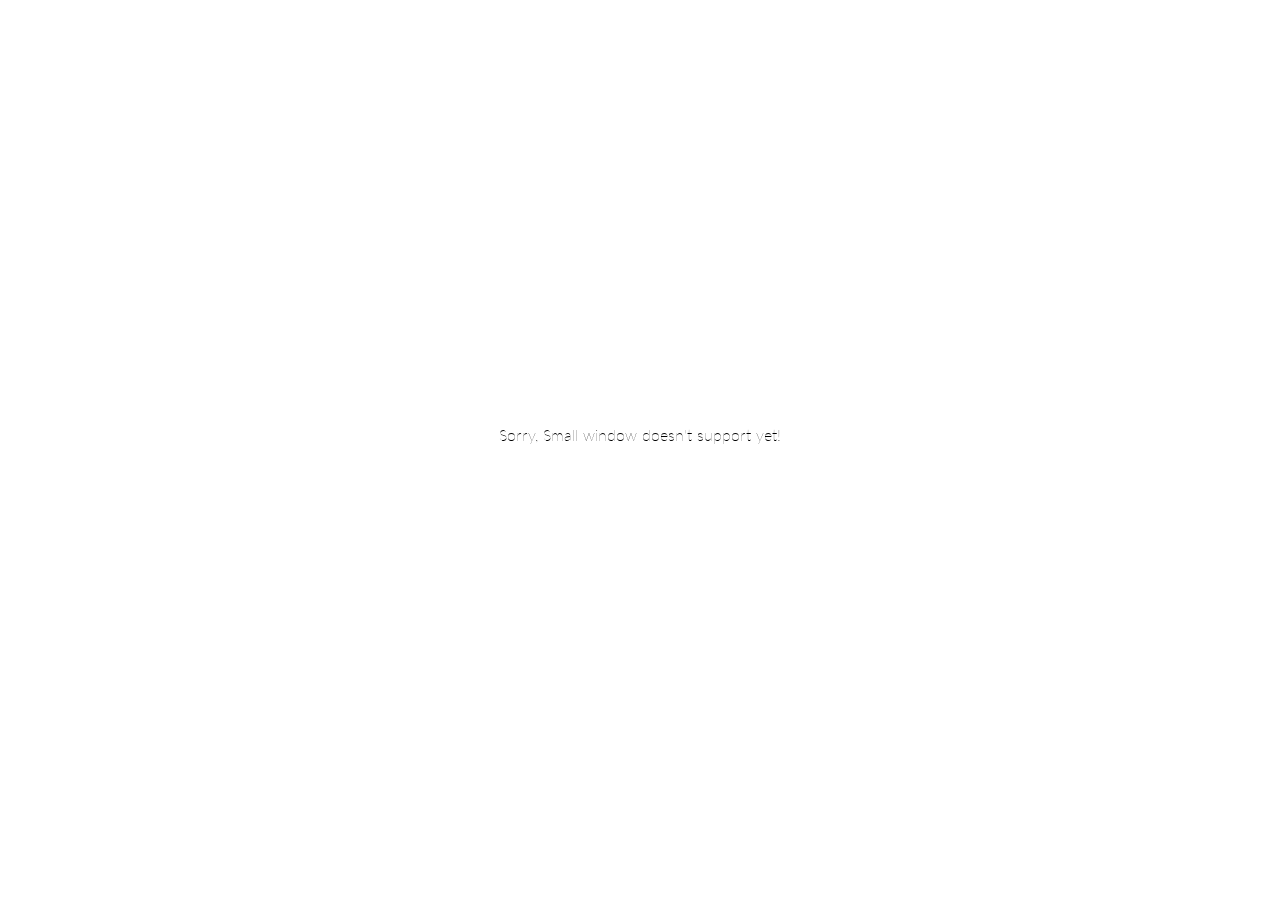
==== index.html @ 3e4d5cc6 "up" ====
<!DOCTYPE html>
<html lang="en" >

<head>
  <meta charset="UTF-8">
  <title>·•● SH • LEE ●•·</title>
    <meta name="designer" content="SHLEE">
    <meta name="modifier" content="SHLEE">
    <meta name="author" content="Alberto Hartzet">
    <meta name="description" content="SH Portfolio">

    <link rel="stylesheet" type="text/css" href="css/style.css"/>

    <link rel="stylesheet" href="https://cdnjs.cloudflare.com/ajax/libs/normalize/5.0.0/normalize.min.css">
    <link rel='stylesheet prefetch' href='https://cdnjs.cloudflare.com/ajax/libs/font-awesome/4.3.0/css/font-awesome.css'>
   <link href="https://fonts.googleapis.com/css?family=Lato:100,300,400,900" rel="stylesheet">




  <style>

html, body, .page {
  width: 100%;
  height: 100%;
  margin: 0;
  padding: 0;
  transition: all .6s cubic-bezier(.5, .2, .2, 1.1);
  -webkit-transition: all .6s cubic-bezier(.5, .2, .2, 1.1);
  -moz-transition: all .6s cubic-bezier(.5, .2, .2, 1.1);
  -o-transition: all .6s cubic-bezier(.5, .2, .2, 1.1);  
  color: white;
  overflow: hidden; 

}

* {
  font-family: 'open sans', 'lato', 'helvetica', sans-serif;

}




.page {
  position: absolute;
}

#p1 {
  left: 0;
}

#p2, #p3, #p4, #p5 {
  left: 200%;
}



#p1 { background: white; }
#p2 { background: white; }
#p3 { background: white; }
#p4 { background: white; }
#p5 { background: white; }


#interaction-design:target #p2,
#playground:target #p3,
#advertising:target #p4,
#contact:target #p5 {
  transform: translateX(-190%);
  -webkit-transform: translateX(-190%);
  -moz-transform: translateX(-190%);
  -o-transform: translateX(-190%);
  transition-delay: .4s !important;
}
/*when click - transition*/
#interaction-design:target #p1, 
#playground:target #p1,
#advertising:target #p1,
#contact:target #p1{
  background: white;
}

#interaction-design:target #p1 .icon, 
#playground:target #p1 .icon,
#advertising:target #p1 .icon,
#contact:target #p1 .icon {
  -webkit-filter: blur(3px);
}

.icon {
  color: black;
  font-size: 21px;
  display: block;
}

ul .icon:hover {
  opacity: 0.5;
}

.page .icon .title {
  line-height: 2;
}

#interaction-design:target ul .icon,
#playground:target ul .icon,
#advertising:target ul .icon,
#contact:target ul .icon{
  transform: scale(.6);
  -webkit-transform: scale(.6);
  -moz-transform: scale(.6);
  -o-transform: scale(.6);
  transition-delay: .25s;
}

#interaction-design:target #dos,
#playground:target #tres,
#advertising:target #cuatro,
#contact:target #cinco {
  transform: scale(1) !important;
  -webkit-transform: scale(1) !important;
  -moz-transform: scale(1) !important;
  -o-transform: scale(1) !important;
}

ul {
  position: fixed;
  background-color: white;
  z-index: 1;
  top: 0;
  bottom: 0;
  left: 0;
  margin: auto;
  height: 100%;
  width: 10%;
  padding: 0;
  text-align: center;
  border-color: gray;
  border-style: solid;
  border-width: 0px 1px 0px 0px;
 }



#menu .icon {
  margin: 55% 0;

  transition: all .5s ease-out !important;
  -webkit-transition: all .5s ease-out;
  -moz-transition: all .5s ease-out;
  -o-transition: all .5s ease-out;
}

a {
  text-decoration: none;
}

.title, .hint, .descrip, .jobTitle, .jobTitle2 {

  display: block;
}

/*#titleBox{

  width: 300px;
  height: 50px;
  float: right;
}*/

.title {

  padding-right: 140px;
  font-size: 18px;
  text-align: right;
}

.jobTitle{
  font-family: 'Lato', sans-serif;
  font-weight: 100;
  font-size: 20.5px;

  text-align: right;
  padding-top: 15px;
  padding-right: 140px;
}
.jobTitle2{
/*  font-family: 'Arial Black'*/
  font-family: 'Lato', sans-serif;
  font-weight: 700;
  font-size: 27.5px;
  text-align: right;
  padding-right: 140px;
}

.hint {
  font-size: 10px;
  line-height: 1.2;



}

#desBox{
  display: block;
  width: 30px;
  height: 30px;
  position: relative;
  float: right;
  top:130px;
  left: 140px;


}

.descrip{
  display: block;
  position: relative;
  font-family: 'Lato', sans-serif;
  font-weight: 300;
  font-size: 14px;
  line-height: 1.5;
/*  font-weight: 100;*/
  text-align: left;
  color: #aaa;
  float: right;
}

.descripinfo{
  display: block;
  font-size: 11px;
  text-align: right;
  float: right;
  color:black;
  margin-top:100px;
}

.line-trough {
  text-decoration: line-through;
}

.page .icon {
  position: absolute;
  top: 20%;
  bottom: 0;
  right: 10%;
  left: 0;
  width: 75%;
  height: 100%;
  margin: auto;

  line-height: 1.2;
  transform: translateX(360%);
  -webkit-transform: translateX(360%);
  -moz-transform: translateX(360%);
  -o-transform: translateX(360%);
  transition: all .5s cubic-bezier(.25, 1, .5, 1.25);
  -webkit-transition: all .5s cubic-bezier(.25, 1, .5, 1.25);
  -moz-transition: all .5s cubic-bezier(.25, 1, .5, 1.25);
  -o-transition: all .5s cubic-bezier(.25, 1, .5, 1.25);
}

.page#p1 .icon {

  right: 10%
}

.page#p1 .icon {
  transform: translateX(10%) !important;
}



    </style>

<!-- Global site tag (gtag.js) - Google Analytics -->
<script async src="https://www.googletagmanager.com/gtag/js?id=UA-118989745-1"></script>
<script>
  window.dataLayer = window.dataLayer || [];
  function gtag(){dataLayer.push(arguments);}
  gtag('js', new Date());

  gtag('config', 'UA-118989745-1');
</script>



</head>



<body>
  <div id = "loadingman"><img class ="loadinggif"  src="img/loading.gif"></div>

  <div class="smallWindow">Sorry, Small window doesn't support yet!</div>
      
<!--      <div id="loader-frame">
          <div class = "loader1" id ="loader1"></div>
          <div class = "loader2" id ="loader2"></div>
         
      </div> -->


  <div class="ct" id="home">
  <div class="ct" id="interaction-design">
    <div class="ct" id="playground">
      <div class="ct" id="advertising">
         <div class="ct" id="contact">
          <ul id="menu">
            <a href="#home"><li class="icon fa fa-smile-o" id="uno"><span class="hint"><br>SH.LEE</span></li></a>
            <a href="#interaction-design"><li class="icon fa fa-mobile" id="dos"><span class="hint"><br>INTERACTION<br>DESIGN<br>2015-2017</span></li></a>
            
            <a href="#playground"><li class="icon fa fa-gamepad" id="tres"><span class="hint"><br>PLAYGROUND:<br>QUICK PROTOTYPING<br>2015-2017</span></li></a>
            <a href="#advertising"><li class="icon fa fa-lightbulb-o" id="cuatro"><span class="hint"><br>ADVERTISING<br>WEB DESIGN<br>2010-2014</span></li></a>
            <a href="#contact"><li class="icon fa fa-pencil" id="cinco"><span class="hint"><br>CONTACT</span></li></a>
          </ul>




          <div class="page" id="p1">
             <section class="icon"><img src = "img/profile.png" style="width:100px;height:100px;float:right;"><span class= "jobTitle" >INTERACTION</span><span class="jobTitle2" >DESIGNER</span><br><span class ="title">Seungwhan Lee</span><span class="descrip">Focusing on UI/UX, mobile app development.<br>Delivering intuitive, user-centric experiences <br>that bridge the digital and physical world.&emsp; &ensp;<br><br><br></span>
 



          

              <div class="timeline">
                <div class="timeline-item-1" data-caption="March, 2017 GDC&#xa;(San Francisco, CA)&#xa;&#xa;SCHADENFREUDE: FINALIST alt.ctrl">
                  <div class="circle"></div>
                </div>
                <div class="timeline-item-2" data-caption="2016 Babycastles&#xa;(New York, NY)&#xa;&#xa;CHASER: Game Exhibition">
                  <div class="circle"></div>
                </div>
                <div class="timeline-item-3 is-active" data-caption="2016 Parsons x China PANORAMA&#xa;&#xa;collaboration lab Collaborated&#xa;with Tongji, Tsinghua, Sinhuan&#xa;Fine Arts Instutitue in China">
                  <div class="circle"></div>
                </div>
                <div class="timeline-item-4" data-caption="2016 Parsons x Learning&#xa;Community Charter School&#xa;&#xa;LABYRINTH: Exhibition&#xa;at the Liberty Science Center,&#xa;Pi Day">
                  <div class="circle"></div>
                </div>
                <div class="timeline-item-5" data-caption="2015 Parsons x A+E Neworks&#xa;Design Jam&#xa;&#xa;Runner Up: The Most Creative Idea&#xa;for The History Channel">
                  <div class="circle"></div>
                </div>
                <div class="timeline-item-6" data-caption="2013 - 2014 SCULPTOR&#xa;(Seoul, Korea)&#xa;&#xa;Graphic and Web Designer&#xa;Designed the official logo for Sculptor.&#xa;In charge of web design and the&#xa;maintenance of multiple websites.&#xa;Acted as leader of development of design&#xa;for pamphlets and packaging.">
                  <div class="circle"></div>
                </div>
                <div class="timeline-item-7" data-caption="2012-2013 SEIMARZO&#xa;(Seoul, Korea)&#xa;&#xa;Graphic and Web Designer &#xa;Designed several logos for&#xa;Seimarzo shoe company.&#xa;Managed web design and&#xa;website maintenance.">
                  <div class="circle"></div>
                </div>
                <div class="timeline-item-8" data-caption="2011 CICUCINA / DDAENG&#xa;(Seoul, Korea)&#xa;&#xa;Graphic and Web Designer&#xa;Freelancer Managed web design&#xa;and website maintenance.">
                  <div class="circle"></div>
                </div>
                <div class="timeline-item-9" data-caption="2011 INORINO TREE&#xa;(Tokyo, Japan)&#xa;&#xa;Project Assistant:&#xa;Designed product&#xa;and catalog.">
                  <div class="circle"></div>
                </div>
              </div>



             

            <div class="card">
                <!-- Custom information -->
                <div class="about">
             
                  <p class="lead">Skills & Languages</p><br>
                  <span class ="leadDesc">• KOREAN: Native<br>• JAPANESE: Native<br>• ENGLISH: Working Proficiency</span>
                  
                  
                </div>
                <br>
                <!-- Canvas for Chart.js -->
                <canvas id="canvas" width="600" height="400" ></canvas>
              </div>



             <br><br><br><br><br><br><br><br><br><br><br><br><br><br><br>
             
              <span class="descripinfo">lees569@newschool.edu<br>31st ST, Broadway, NY</span>
              <a href="https://github.com/lees569" target="_blank"><div class="icon fa fa-github" id ="desBox"></div></a><a href="https://www.linkedin.com/in/seung-whan-lee-a46525119/" target="_blank"><div class="icon fa fa-linkedin-square" id ="desBox"></div></a>
            
          </section>  






          </div>
          <div class="page" id="p2">
            <div class="v-fs">

                  <div class="v-fs-content">

                            <div class="v-fs-page page-1">

                                 <div class="tiles">
                                  
                                    <a href="#sumbuddie"><div class="tile" data-scale="1.02" data-image="img/sum1.jpg"></div></a>
                                    <a href="#tripus"><div class="tile" data-scale="1.02" data-image="img/t1.jpg"></div></a>
                                    <a href="#baram"><div class="tile" data-scale="1.02" data-image="img/ho1.jpg"></div></a>

                                       <div class ="scrollfrom" >Scroll⏤</div>
                                
                                 </div>
                                 <!-- <div class ="scrollto" >Scroll</div> -->
                            </div> 
                            <div class="v-fs-page page-2"> 
                                     <div class="tiles">            
                                              <a href="#schadenfreude"><div class="tile" data-scale="1.02" data-image="img/sh1.jpg"></div></a>
                                              <a href="#qnh"><div class="tile" data-scale="1.02" data-image="img/qa1.jpg"></div></a>
                                              <a href="#lybyrinth"><div class="tile" data-scale="1.02" data-image="img/pi1.jpg"></div></a>

                                           <!-- <div class ="scrollfrom" >Scroll⏤</div> -->
                                      </div>


                            </div>

                 </div>
             </div>
        </div>

          <div class="page" id="p3">

              <div class="v-fs">
                  <div class="v-fs-content">
                            <div class="v-fs-page page-1">
                                 <div class="tiles">
                                    <a href="#ellips-line"><div class="tile" data-scale="1.02" data-image="img/of1.jpg"></div></a>
                                    <a href="#loop"><div class="tile" data-scale="1.02" data-image="img/of2.jpg"></div></a>
                                    <a href="#led-speaker"><div class="tile" data-scale="1.02" data-image="img/sp1.jpg"></div></a>

                                    <div class ="scrollfrom" >Scroll⏤</div>
                                
                                 </div>
                            </div> 
                            <div class="v-fs-page page-2"> 
                                     <div class="tiles">            
                                        <a href="#drum-kit"><div class="tile" data-scale="1.02" data-image="img/drum.jpg"></div></a>
                                        <a href="#flower-pot"><div class="tile" data-scale="1.02" data-image="img/fl1.jpg"></div></a>
                                        <a href="#alt-controller"><div class="tile" data-scale="1.02" data-image="img/al1.jpg"></div></a>
                                      </div>


                            </div>  

                            

                  </div>
             </div>

          </div> 

          <div class="page" id="p5">
             
             <div class="column">
                <a href="mailto:lees569@newschool" class="sidebar_contact_block">
                  <hr class="short">
                  <h4>Keep in touch!</h4>
                  <h3>Let's<br>Talk</h3>
                  <hr>
                </a>
              
                &emsp;<a href="https://github.com/lees569" target="_blank">Github</a>&emsp;<a href="https://www.linkedin.com/in/seung-whan-lee-a46525119/" target="_blank">Linkedin</a>

              

              </div>


          </div> 

         

          <div class="page" id="p4">
             <div class="v-fs">
                  <div class="v-fs-content">
                            <div class="v-fs-page page-1"> 

                                 <div class="tiles">
                                       <a href="#proactiv"><div class="tile" data-scale="1.02" data-image="img/proactiv.jpg"></div></a>
                                       <a href="#bodywild"><div class="tile" data-scale="1.02" data-image="img/bodywild.jpg"></div></a>
                                       <a href="#tombow"><div class="tile" data-scale="1.02" data-image="img/tombow.jpg"></div></a>

                                       <div class ="scrollfrom" >Scroll⏤</div>
                                
                                 </div>
                              </div>
                              <div class="v-fs-page page-2"> 
                                     <div class="tiles">            
                                              <a href="#scptor"><div class="tile" data-scale="1.02" data-image="img/scpt.jpg"></div></a>
                                              <a href="#seimarzo"><div class="tile" data-scale="1.02" data-image="img/sei.jpg"></div></a>
                                              <!-- <a href="#lybyrinth"><div class="tile" data-scale="1.02" data-image="img/pi1.jpg"></div></a> -->

                                           <!-- <div class ="scrollfrom" >Scroll⏤</div> -->
                                      </div>


                            </div>
                        </div>
                  </div>
          </div>

          <div id="sumbuddie" class="overlay">
              <div class="popup">
                
                <div class="content"> <img src = "img/summain.png" width="1305px" >
                  
                  <div class = "projectTitle">OVERVIEW</div>
                  <div id= "projectUnderline"></div>
                  <div class = "projectOverview"></div>
                  <div class = "projectRow">
                      <div class = "categ">CATEGORY<br>DATE<br>TOOL</div>
                      <div class = "categDetail">Mobile Development, UI/UX Design<br>2018<br>Framer, Swift/Xcode, Adobe Creative Suite</div>
                  </div>
                  
                  <div class ="blackLine"></div>
                 <div class ="blank"></div><div class = "adprojectTitle">- CURRENTLY WORKING ON THIS PROJECT -</div>
                 <div id= "projectUnderline"></div>
                  <div class = "projectOverview">""</div><br><br>
                  <iframe  frameborder="0" scrolling="no" marginheight="0" marginwidth="0" width="780" height="500" src="https://framer.cloud/kUxrs/"></iframe>
                  <iframe  frameborder="0" scrolling="no" marginheight="0" marginwidth="0" width="300" height="500" src="https://framer.cloud/huyFC/"></iframe>
                  <div class ="blackLine"></div>

                  <a class="close" href="#interaction-design">x</a>

              </div>
                  





            </div>
          </div>

          <div id="tripus" class="overlay">
              <div class="popup">

                <div class="content"> <img src = "img/tripmain.png" width="1305px" >
                
                  
                  <div class = "projectTitle">OVERVIEW</div>
                  <div id= "projectUnderline"></div>
                  <div class = "projectOverview">When you are planning to travel alone to where you’ve never been before, how do you feel? We are usually excited, but we also feel a fear of unfamiliar places because there are many considerations we should think about, such as safety, weather, and communication in that location. I remembered that I was excited but afraid of traveling alone the first time I visited NYC.</div>
                  <div class = "projectRow">
                      <div class = "categ">CATEGORY<br>DATE & PERIOD<br>TOOL</div>
                      <div class = "categDetail">Mobile Development, UI/UX Design, Product Design<br>December 10, 2015, 3 Weeks<br>Framer, Swift/Xcode, Adobe Creative Suite</div>
                  </div>
                  
                  <div class ="blackLine"></div>
                  <div class ="blank"></div>
                  <div class = "adprojectTitle">MOBILE UI DESIGN</div>
                  <div id= "projectUnderline"></div>
                  <br><br><br>
                  <img class="pimages" src = "img/tripusMockupMainOnBoarding.jpg"><br>
                  <img class="pimages" src = "img/tripus1.jpg"><br>
                  <img class="pimages" src = "img/tripusMockupMain.jpg"><br>
                  <img class="pimages" src = "img/mock2.jpg">
                  <div class ="blackLine"></div>
                  <div class ="blank"></div>
                  <div class = "adprojectTitle">PRODUCT DESIGN</div>
                  <div id= "projectUnderline"></div>
                  <div class = "projectOverview">The octopus in the icon represents connecting the world through this project.​ It’s easy to use. You don’t need to sign up, and just select the city and place in where you want to talk to.</div><br><br><br>
                  <img class="pimages" src = "img/product.jpeg">
                  <div class ="blackLine"></div>
                  <div class ="blank"></div>
                  <div class = "adprojectTitle">HOW IT WORKS</div>
                  <div id= "projectUnderline"></div>
                  <div class = "projectOverview"></div>
                  <br><br><br>
                  <iframe class ="uivideo" src="https://www.youtube.com/embed/paDCvr-xqUs" frameborder="0"></iframe>
                  <br><br><br><br>
                  <div class = "projectOverview">UI/UX Desgined by Famer</div>
                  <iframe  frameborder="0" scrolling="no" marginheight="0" marginwidth="0" width="780" height="500" src="https://framer.cloud/dIvbs/"></iframe>
                  <iframe  frameborder="0" scrolling="no" marginheight="0" marginwidth="0" width="300" height="500" src="https://framer.cloud/bXfHy/"></iframe>

                  <div class ="blackLine"></div>
                   <div class ="blank"></div>
                  <div class = "adprojectTitle">TARGET</div>
                  <div id= "projectUnderline"></div>
                  <div class = "projectOverview">TRIPUS APP USER: YOUNG SOO HAN ----- People who are planning to travel alone.<br><br>VIDEO CHAT BOOTH USER: TOURISTS ----- People who are traveling to New York.
                  </div>
                  <br><br><br>

                  <img class="pimages" src = "img/user.png">
                
                  
                  <div class ="blackLine"></div>
                   <div class ="blank"></div>
                  <div class = "adprojectTitle">DESIGN PROCESS</div>
                  <div id= "projectUnderline"></div>
                  <div class = "projectOverview">These are the first and second prototypes for implementation and look and feel.<br>I changed typing section to touch section and added the pictures.<br><br>
                  Battery Park: Fewer tourists.<br>
                  Dumbo: Hard to see the screen because of sunshine, and hard to hear the phone ringing.<br>
                  Madison Square Park: Good free Wi-Fi connection, many tourists were standing on the specific spot.<br> Ex/ in front of the Flat Iron building. I attached the speaker and flexible holder for users and design pieces for preventing the sunshine.</div>
                  <br><br><br>

                  <img class="pimages" src = "img/earlyui.jpeg">
                  <br>
                  <img class="pimages" src = "img/process.jpeg">
                  
                  <div class ="blackLine"></div>
                   <div class ="blank"></div>
                  <div class = "adprojectTitle">EARLY PROTOTYPING</div>
                  <div id= "projectUnderline"></div>
                  <div class = "projectOverview">Through the user testing, I was able to know tourists like to talk to people who like traveling. But It is hard to make people get the answer the video chatting call. How do make people engage this project?</div>
                  <br><br><br>
                  <iframe class ="uivideo" src="https://www.youtube.com/embed/alVVY12jqdU" frameborder="0"></iframe>
                  <br>
                  <iframe class ="uivideo" src="https://www.youtube.com/embed/SFZrneEeqb0" frameborder="0"></iframe>
                  <div class ="blackLine"></div>
                  <div class ="blank"></div>
                  <div class = "adprojectTitle">FURTHER IDEAS</div>
                  <div id= "projectUnderline"></div>
                  <div class = "projectOverview">I thought about city business with my project. If it is possible to set video chat booth in waiting lines for entering land mark all over the world, tourists won’t be bored while they are waiting.<br><br>What if travel spots all over the world are connected through the Tripus?</div>
                  <br><br>
                  <img class="pimages" src = "img/business.png">
                  <div class ="blackLine"></div>

                  <a class="close" href="#interaction-design">x</a>

              </div>


            </div>

          </div>

          <div id="baram" class="overlay">
              <div class="popup">
                
                
                  <div class="content"> <img src = "img/barammain.png" width="1305px" >
                
                  
                  <div class = "projectTitle">OVERVIEW</div>
                  <div id= "projectUnderline"></div>
                  <div class = "projectOverview">“Baram,” the wind in Korean, is an interactive storytelling mobile app that tells the story about a boy who lost his mother. With the help of his friends, he overcomes his feelings he has never experienced such as fear, loss, sadness, and loneliness. This app is not only for the children who lost their parents, but also for their relatives, teachers, and children who have a friend suffering from the death of a parent. They can come to understand their grief of the loss and learn how to help them through the interactions with the story.</div>
                  <div class = "projectRow">
                      <div class = "categ">CATEGORY<br>DATE & PERIOD<br>TOOL</div>
                      <div class = "categDetail">Mobile Game Development, Character Design, Interactive Storytelling, Game Mechanic<br>April 20, 2017, 6 Months<br>Unity2D, 3D, HTML&CSS, Jquery, Adobe Creative Suite</div>
                  </div>
                  <br><br><br>
                  <img class="pimages" src = "img/Han_Poster6.png"><br>
                  <div class ="blackLine"></div>
                 
                  <div class = "projectTitle">FULL STORY</div>
                  <div id= "projectUnderline"></div>
                  <br><br><br>
                  <iframe class ="uivideo" src="https://www.youtube.com/embed/nT64keJAy8c" frameborder="0"></iframe>
                  <div class ="blackLine"></div>
                 
                  <div class = "projectTitle">NARRATIVE & FLOW</div>
                  <div id= "projectUnderline"></div>
                  <div class = "projectOverview">“Baram” is a linear story about Koon who is a ten-year-old boy lost his mother. He shuts himself away from the world because he does not know how to manage his feelings following his mother’s death. The story shows how he overcomes his depressed feelings through user interaction. Two key objects of the story are the wind and his hat. The wind is a metaphor of his mother who wants to help Koon escape from anxieties. The user eventually realizes his emotional attachment to the hat because the hat was a birthday gift from his mother. The wind and his hat lead the story as it unfolds, which affects the main character to move away from isolation. In the story, the main character comes to make friends who help him while looking for his missing hat.</div>
                  <br><br><br>
                  <img class="pimages" src = "img/flow.png"><br>
                  <img class="pimages" src = "img/show.png"><br>
                  

                  <div class ="blackLine"></div>
                  <div class = "projectTitle">CHARACTER DESIGN</div>
                  <div id= "projectUnderline"></div>
                 
                  <br><br><br>
                  <img class="pimages" src = "img/CHA.png"><br>
                  <div class ="blackLine"></div>
                 
                  <div class = "projectTitle">WEB DESIGN</div>
                  <div id= "projectUnderline"></div>
                 
                  <br><br><br>
                  <iframe  class = "webDes" frameborder="0" scrolling="no" marginheight="0" marginwodth="0"  src="http://www.thebarame.com/"></iframe>
                  <div class ="blackLine"></div>

                  <div class = "projectTitle">INTERACTIV SHOWCASE</div>
                  <div id= "projectUnderline"></div>
    
                  <br><br><br>
                  <iframe class ="uivideo" src="https://www.youtube.com/embed/SVTuMHu-LaM" frameborder="0"></iframe>

                  <div class ="blackLine"></div>


                  <div class = "projectTitle">DESIGN PROCESS</div>
                  <div id= "projectUnderline"></div>
                  <div class = "projectOverviewTitle">PROTOTYPE 1: Story & Format</div>
                  <div class = "projectOverview">The story was devised to express the main character’s complicated feelings represent those that the children who lost their parents in life come to experience, including isolation, sadness, loneliness, anger, and fear. The story has significance in that it could eventually let the children be freed from a sense of guiltiness when they have fun with friends at the parental death.</div>
                  <br><br><br>
                  <img class="pimages" src = "img/drawing.png">
                  <br><br>
                  <div class = "projectOverviewTitle">PROTOTYPE 2: Gamification</div>
                  <div class = "projectOverview">In the "Nightmare" game scene, we are set in the main character's nightmare, which represents his wish to end the suffering caused by his fear, loneliness & sadness, following the grief. He eventually finds the exit to escape from the dark, serving as a transition to the story. While you are playing, the only thing you can do is running and avoiding from ghosts that damage you, but there are few friends who give you the health because, in the dream, there is nothing you can do such as you have no power to hit or fight. Then, you need to find the exit to escape from his nightmare.<br><br>I created the environment by 3D Maya, and 2D sprites are made by the illustrator. I used animator for main character and ghost in Unity. The ground and ghost are generated until you finish the game. I modified the code learned from our class. The hardest thing was to combine all the code and function into one scene because I needed to understand every code in the scripts fully. I uploaded two versions of the game. On the web, there is no ending video because WebGL doesn't support movie-texture, so I upload an external file you can download and play on your computer. When you find the exit in the nightmare scene, you can see the story.</div>
                  <br><br><br>
                  <img class="pimages" src = "img/game1.png">
                  
                  <div class ="blackLine"></div>


                  <div class = "projectTitle">USER TESTING</div>
                  <div id= "projectUnderline"></div>
                  <div class = "projectOverview">The iterations of my early prototypes guided me to finalize the form of the thesis, an interactive storytelling application for mobile. The main purpose of the iterations was to examine how the user can engage with the story through the interactions. Below are the questions I proposed:<br><br>What kinds of interactions directly relate to the main character? What are the advantages of interactions instead of a merely watching the animation? What if there is a key object or an event that unfolds the story and the user can interact with them?



                  </div>
                  <br><br><br>
                  <iframe class ="uivideo" src="https://www.youtube.com/embed/EP-fClNY6zw" frameborder="0"></iframe>
                  <div class ="blackLine"></div>
              
                  <a class="close" href="#interaction-design">x</a>
              </div>




            </div>
          </div>

          <div id="schadenfreude" class="overlay">
              <div class="popup">
               <div class="content"> <img src = "img/sha.png" width="1305px" >
                
                  
                  <div class = "projectTitle">OVERVIEW</div>
                  <div id= "projectUnderline"></div>
                  <div class = "projectOverview">Schadenfreude takes the experience of being trapped in an elevator where someone keeps hitting the wrong buttons, accidentally or purposely, and turns it into a game of secrets and betrayal between humans trapped in a cramped space.<br><br>By placing a handful of people within a tiny place, Schadenfreude looks to make players work together despite their discomfort about personal proximity. In its cramped environs, players will learn to work together no matter how shy and irritated they may be.</div>
                  <div class = "projectRow">
                      <div class = "categ">CATEGORY<br>DATE & PERIOD<br>TOOL<br>TEAM<br><br><br>ROLE<br>PRESS</div>
                      <div class = "categDetail">Game Design and Machanic, Physical Computing, Interaction Design<br>December 20, 2016, 1 Months<br>Arduino, Processing, HTML&CSS, Adobe Creative Suite<br>Courtney Snavely: Team lead, Game development, Coding<br>Paul Frank Mallon: Hardware and Game Design<br>Mikei Huang: Fabrication design<br>Game Design, Motion Graphic, Character Design, Filming<br><a href ="https://www.gamasutra.com/view/news/291659/AltCtrlGDC_Showcase_Schadenfreude.php" target="_blank">CLICK HERE!</a></div>
                  </div>
                  <br><br><br>
                  <iframe class="uivideo" src="https://www.youtube.com/embed/GdpAPmy4UT0" frameborder="0" allowfullscreen></iframe>
                  <div class ="blackLine"></div>
                 
                  <div class = "projectTitle">MOTION & GRAPHIC DESIGN</div>
                  <div id= "projectUnderline"></div>
                  <br><br><br>
                   <img class="pimages" src = "img/mot1.png"><br>
                   <img class="pimages" src = "img/mot2.png"><br>
                   <img class="pimages" src = "img/mot3.png"><br>
                  <div class ="blackLine"></div>
                 
                  <div class = "projectTitle">PRODUCT DESIGN</div>
                  <div id= "projectUnderline"></div>
                  
                  <br><br><br>
                  <img class="pimages" src = "img/prod1.png"><br>
                  <img class="pimages" src = "img/prod2.jpg"><br>
                  

                  <div class ="blackLine"></div>
                 
                  

                  <div class = "projectTitle">GDC 2017</div>
                  <div id= "projectUnderline"></div>
                  <div class = "projectOverview">FINALIST alt.ctrl.GDC 2017<br><br>Schadenfreude was selected as one of 20 finalists for alt.ctlr.gdc, an exhibition dedicated to alternative controllers and custom hardware.<br><br>The game was a big hit; always attracting a crowd of interested participants. The game play relies on a hidden traitor mechanic which caused quite the controversy among friends and strangers.</div>
                  <br><br><br>
                  <iframe class="uivideo" src="https://www.youtube.com/embed/r_YTitIxsNo" frameborder="0" allowfullscreen></iframe>
                  <br><br><br>
                  <img class="pimages" src = "img/gdc1.jpg"><br>
                  <img class="pimages" src = "img/gdc4.jpg"><br>
                  <img class="pimages" src = "img/gdc2.jpg"><br>
                  <div class ="blackLine"></div>


                  <div class = "projectTitle">GAME DEVELOPMENT</div>
                  <div id= "projectUnderline"></div>
                  <div class = "projectOverview">The first iteration of Schadenfreude was created in two weeks turn around period. The team knew we wanted to make an alternative game that pushed the limits of players' personal space boundaries. From there, the elevator concept developed.</div>
                  <br><br><br>
                  <img class="pimages" src = "img/fa2.jpg">
                  <div class = "projectOverview">The first iteration was built from wood and included an elevated wooden platform, different player selection, and haptic wristbands to convey player information</div>
                  <br><br><br>
                  <img class="pimages" src = "img/fa3.jpg">
                  <div class = "projectOverview">Eventually, the design moved away from the bulkiness of the wooden structure and opted for a more narratively cohesive information system than the wristbands.</div>
                  <br><br><br>
                  <img class="pimages" src = "img/fa4.jpg">
                  <div class ="blackLine"></div>


                  <div class = "projectTitle">EARLY PROTOTYPING</div>
                  <div id= "projectUnderline"></div>
                  <br><br><br>
                  <iframe class ="uivideo" src="https://www.youtube.com/embed/KmdsqQ6i3eM" frameborder="0"></iframe><br>
                  <iframe class ="uivideo" src="https://www.youtube.com/embed/psifgBvR_CA" frameborder="0"></iframe>
                  <div class ="blackLine"></div>

                  <div class = "projectTitle">DEMO at PLAYTECH 2016</div>
                  <div id= "projectUnderline"></div>
                  <br><br><br>
                  <iframe class ="uivideo" src="https://www.youtube.com/embed/aU1ztHZbPWQ" frameborder="0"></iframe>
                  
                  <div class ="blackLine"></div>
                  <a class="close" href="#interaction-design">x</a>
              </div>




           


            </div>
          </div>

          <div id="qnh" class="overlay">
              <div class="popup">
                <div class="content"> <img src = "img/qna.png" width="1305px" >
                
                  
                  <div class = "projectTitle">OVERVIEW</div>
                  <div id= "projectUnderline"></div>
                  <div class = "projectOverview">A+E Networks - The History Channel Design Jam<br><br>How to create digital storytelling contents that guide users to seamlessly navigate The History Channel's current contents in a playful way.<br><br>This project was created in A+E Networks The History Channel Hackathon which was an 48-hours design competition held by NYC Media Lab, A+E Networks at The New School.<br><br>The idea of Q & H is to get advice from historic figures. When users type their questions, they can get quotes as advices from both great people and villains in the history. This shows the idea that there are always contradictions in the history and our lives.</div>
                  <div class = "projectRow">
                      <div class = "categ">CATEGORY<br>DATE & PERIOD<br>TOOL<br>PRESS</div>
                      <div class = "categDetail">Interaction Design, Character Design, Interactive Storytelling, UI Design<br>October 20, 2015, 48 Hours<br>HTML & CSS, Jquery, Adobe Creative Suite<br><a href ="http://nycmedialab.org/projects/ae-2" target="_blank">CLICK HERE!</a></div>
                  </div>
                  <br><br><br>
                  <img class="pimages" src = "img/main.jpg"><br>
                  <div class ="blackLine"></div>
                 
                  <div class = "projectTitle">CHARACTER DESIGN</div>
                  <div id= "projectUnderline"></div>
                  <br><br><br>
                  <img class="pimages" src = "img/characterdesign.png"><br>
                  <div class ="blackLine"></div>
                 
                  <div class = "projectTitle">USER FLOW</div>
                  <div id= "projectUnderline"></div>
                  <div class = "projectOverview">“"</div>
                  <br><br><br>
                  <img class="pimages" src = ""><br>
 

                  <div class ="blackLine"></div>
                 
                  <div class = "projectTitle">A+E NETWORKS - The History Channel Design Jam</div>
                  <div id= "projectUnderline"></div>
                  
                  <br><br><br>
                   <iframe class ="uivideo" src="https://www.youtube.com/embed/fu49ry9R2fI" frameborder="0"></iframe>
                  <div class ="blackLine"></div>
                  <a class="close" href="#interaction-design">x</a>
               </div>




            




            </div>
          </div>

          <div id="lybyrinth" class="overlay">

              <div class="popup">

                <div class="content"> <img src = "img/pipi.png" width="1305px" > 
                
                  
                  <div class = "projectTitle">OVERVIEW</div>
                  <div id= "projectUnderline"></div>
                  <div class = "projectOverview">LABYRINTH is all about running through the 3.14 letters that have walls of fire closing in. At the end of the tunnel is an endless run of numbers that are the π (Pi) numbers.</div>
                  <div class = "projectRow">
                      <div class = "categ">CATEGORY<br>DATE & PERIOD<br>TOOL<br>TEAM<br><br>ROLE<br>PRESS</div>
                      <div class = "categDetail">Mobile Game Development, Character Design, Interactive Storytelling, Game Mechanic<br>NOVEMBER 27, 2016, 3 Months<br>Unity2D, 3D, Google cardboard, Cinema 4D, Adobe Creative Suite<br>Feiou Su - Game Design, Programming<br>Aditi Surana - Game Design, Creatigng 3D objects<br>Filming, Game and Graphic Design<br><a href ="http://photos.nj.com/8001122/gallery/6th_annual_jersey_city_pi_day_liberty_science_center_03132016/index.html#/10" target="_blank">CLICK HERE!</a></div>
                  </div>
                  <br><br><br>
                  <img class="pimages" src = "img/poster.jpg"><br>
                  <div class ="blackLine"></div>
                 
                  <div class = "projectTitle">SPONSORSHIP</div>
                  <div id= "projectUnderline"></div>
                  
                  
                  <div class = "projectOverview">The MFA DT students worked in collaboration with middle school kids from Learning Community Charter School. The work will be presented at The Liberty Science Center lower level where there will be many other educational STEAM companies and not-for-profit organizations such as Google and All Things Media.<br><br>The MFA DT Collaboration students will be presenting a singular multi-media narrative as invented by the LCCS middle schoolers and executed by our DT team on Google Cardboard, interactive projection, and in animation and break dancing.</div>
                  <br><br><br>
                  <img class="pimages" src = "img/sponsors.jpg"><br>
                  <div class ="blackLine"></div>
                  <div class = "projectTitle">GAME DESIGN</div>
                  <div id= "projectUnderline"></div>
                  <br><br><br>
                  <iframe class="uivideo" src="https://www.youtube.com/embed/cT9wNvtvUSg" frameborder="0" ></iframe>
                  <div class ="blackLine"></div>

                  <div class = "projectTitle">PI DAY: LIBERTY SCIENCE CENTER in NEW JERSEY</div>
                  <div id= "projectUnderline"></div>
                  
                  <br><br><br>
                  <iframe class="uivideo" src="https://www.youtube.com/embed/Ws7W76NSHcI" frameborder="0" allowfullscreen></iframe>
                  <br>

                  <img class="pimages" src = "img/pid1.jpg"><br>
                  <img class="pimages" src = "img/pid2.jpg"><br>
                  <img class="pimages" src = "img/pid3.jpg"><br>

                  <div class ="blackLine"></div>
                 <div class = "projectTitle">NYC MEDIA LAB</div>
                  <div id= "projectUnderline"></div>
                  
                  <br><br><br>
                  <img class="pimages" src = "img/mlab1.jpg"><br>
                  <img class="pimages" src = "img/mlab2.jpg"><br>
               
                  <div class ="blackLine"></div>
                  <a class="close" href="#interaction-design">x</a>
                <!--   <a class="plus" href="topFunction()">+</a> -->
                  
              </div>




        

              


            </div>


          </div>


          <div id="ellips-line" class="overlay">
              <div class="popup">
                
                
                  <div class="content" ><iframe class ="video" src="https://youtube.com/embed/mWY1kj_5iNo" frameborder="0"></iframe>
                   <a class="close" href="#playground">x</a>
                
                  
                  <div class = "projectTitle">OVERVIEW</div>
                  <div id= "projectUnderline"></div>

                  <div class = "projectOverviewTitle">"Ellips and Line"</div>
                  

                  <div class = "projectOverview">"Simple coding to generate the circles and lines."</div>
                  <div class = "projectRow">
                      <div class = "categ">CATEGORY<br>DATE<br>TOOL</div>
                      <div class = "categDetail">Visual Coding<br>September 10, 2015<br>Openframeworks</div>
                  </div>
                  
                  <div class ="blackLine"></div>
                 




              </div>




            </div>
          </div>


          <div id="loop" class="overlay">
              <div class="popup">
                
                
                <div class="content"><iframe class ="video" src="https://www.youtube.com/embed/0bprMXoYcJk" frameborder="0"></iframe>
                    <a class="close" href="#playground">x</a>
                
                  
                  <div class = "projectTitle">OVERVIEW</div>
                  <div id= "projectUnderline"></div>

                  <div class = "projectOverviewTitle">"Loop"</div>
                  <div class = "projectOverview">"Simple coding to generate the circles, lines and triangles."</div>

                  <div class = "projectRow">
                      <div class = "categ">CATEGORY<br>DATE<br>TOOL</div>
                      <div class = "categDetail">Visual Coding<br>April 4, 2016<br>Openframeworks</div>
                  </div>
                  
                  <div class ="blackLine"></div>
                 




              </div>




            </div>
          </div>


          <div id="led-speaker" class="overlay">
              <div class="popup">
                
                
                <div class="content"><iframe class ="video" src="https://www.youtube.com/embed/vuRXn7YF5vU" frameborder="0"></iframe>
                    <a class="close" href="#playground">x</a>
                
                  
                  <div class = "projectTitle">OVERVIEW</div>
                  <div id= "projectUnderline"></div>

                  <div class = "projectOverviewTitle">"LED Speaker"</div>
                  <div class = "projectOverview">"LED lights are reacted by sound."</div>

                  <div class = "projectRow">
                      <div class = "categ">CATEGORY<br>DATE<br>TOOL</div>
                      <div class = "categDetail">Physical Computing<br>September 24, 2015<br>Arduino, Processing</div>
                  </div>
                  
                  <div class ="blackLine"></div>
                  




              </div>




            </div>
          </div>

          <div id="drum-kit" class="overlay">
              <div class="popup">
                
                
                <div class="content"><iframe class ="video" src="https://www.youtube.com/embed/Apo3fWQx4Mo" frameborder="0"></iframe>
                    
                    </div><a class="close" href="#playground">x</a>
                
                  
                  <div class = "projectTitle">OVERVIEW</div>
                  <div id= "projectUnderline"></div>

                  <div class = "projectOverviewTitle">"Drum kit"</div>
                  <div class = "projectOverview">"Generating beats by touching sensor."</div>

                  <div class = "projectRow">
                      <div class = "categ">CATEGORY<br>DATE<br>TOOL</div>
                      <div class = "categDetail">Physical Computing<br>December 27, 2015<br>Arduino, Touch Sensor</div>
                  </div>
                  
                  <div class ="blackLine"></div>
                  




              </div>




            </div>
          </div>

          <div id="flower-pot" class="overlay">
              <div class="popup">
                
                
                <div class="content"><iframe class ="video" src="https://www.youtube.com/embed/AFnKZlLd_FY" frameborder="0"></iframe>
                    <a class="close" href="#playground">x</a>
                
                  
                  <div class = "projectTitle">OVERVIEW</div>
                  <div id= "projectUnderline"></div>

                  <div class = "projectOverviewTitle">"Flower Pot"</div>
                  <div class = "projectOverview">"Creating plants by small controller."</div>

                  <div class = "projectRow">
                      <div class = "categ">CATEGORY<br>DATE<br>TOOL</div>
                      <div class = "categDetail">Prototyping, Physical Computing<br>October 27, 2016<br>Arduino, Openframeworks</div>
                  </div>
                  
                  <div class ="blackLine"></div>
                 




              </div>




            </div>
          </div>

          <div id="alt-controller" class="overlay">
              <div class="popup">
                
                
                <div class="content"><iframe class ="video" src="https://www.youtube.com/embed/zeolleLHZaw" frameborder="0"></iframe>
                    <a class="close" href="#playground">x</a>
                
                  
                  <div class = "projectTitle">OVERVIEW</div>
                  <div id= "projectUnderline"></div>

                  <div class = "projectOverviewTitle">"Alternative Controller"</div>
                  <div class = "projectOverview">"Prototype for creating alterantive controller to play game in web browser."</div>

                  <div class = "projectRow">
                      <div class = "categ">CATEGORY<br>DATE<br>TOOL</div>
                      <div class = "categDetail">Game Machnic, Physical Computing<br>November 27, 2016<br>Arduino, Processing</div>
                  </div>
                  
                  <div class ="blackLine"></div>
                  




              </div>




            </div>
          </div>

          <div id="proactiv" class="overlay">
              <div class="popup">
                
                
                  <div class="content"> <img class="images" src = "img/pro1.jpg"  ><img class="images" src = "img/pro2.jpg"  ><a class="close" href="#advertising">x</a>
                
                  
                  <div class = "adprojectTitle">OVERVIEW</div>
                  <div id= "projectUnderline"></div>
                  <div class = "projectOverviewTitle">PROACTIV</div>
                  <div class = "projectOverview">"This is a newspaper ad for PROACTIVE which I created by applying an image of bubble wrap on top of an image of a face and body with acne. I appealed to the natural human mentality of trying to eliminate acne. Bursting acne is not a solution to the problem, just as bursting bubble wrap does not make stress disappear."</div>
                  <div class = "projectRow">
                      <div class = "categ">CATEGORY<br>DATE<br>TOOL</div>
                      <div class = "categDetail">Communication Design, Advertising<br>October 10, 2010<br>Adobe Creative Suite</div>
                  </div>
                  
                  <div class ="blackLine"></div>
                  




              </div>




            </div>
          </div>

          <div id="bodywild" class="overlay">
              <div class="popup">
                
                
                  <div class="content"><img class="images" src = "img/body1.jpg"  ><img class="images" src = "img/body2.jpg"  ><a class="close" href="#advertising">x</a>
                
                  
                  <div class = "adprojectTitle">OVERVIEW</div>
                  <div id= "projectUnderline"></div>
                  <div class = "projectOverviewTitle">BODYWILD</div>
                  <div class = "projectOverview">"A print advertisement for Body Wild. For this series I utilized actual figures of a horse and a lion, and stretched the fabric from Body Wild’s underwear over it. In this photographic image, I was attempting to use the concept of toughness and wildness in order to convey the attractiveness of the underwear. The ad is meant to suggest that buying Body Wild’s products will lead to immediate confidence."</div>
                  <div class = "projectRow">
                      <div class = "categ">CATEGORY<br>DATE<br>TOOL</div>
                      <div class = "categDetail">Communication Design, Advertising<br>April 15, 2011<br>Adobe Creative Suite</div>
                  </div>
                  
                  <div class ="blackLine"></div>
                 




              </div>




            </div>
          </div>

          <div id="tombow" class="overlay">
              <div class="popup">
                
                
                  <div class="content"><img class="images" src = "img/tom2.jpg"  ><img class="images" src = "img/tom3.jpg"  ><a class="close" href="#advertising">x</a>
                
                  
                  <div class = "adprojectTitle">OVERVIEW</div>
                  <div id= "projectUnderline"></div>
                  <div class = "projectOverviewTitle">TOMBOW</div>
                  <div class = "projectOverview">"A print ad for Tombow pencil company. I created this ad using a technique with lamb fur and needles. Using the needle, I created two figures for the design. Using Tombow pencils, I sketched the map in the background. The ad shows a map of the East and a map of the West, with a god figure in each area. The concept is that the entire world was created by using Tombow pencils, because before constructing a design, one should first sketch an idea."</div>
                  <div class = "projectRow">
                      <div class = "categ">CATEGORY<br>DATE<br>TOOL</div>
                      <div class = "categDetail">Communication Design, Advertising<br>July 10, 2011<br>Adobe Creative Suite</div>
                  </div>
                  
                  <div class ="blackLine"></div>
                  




              </div>




            </div>
          </div>


          <div id="scptor" class="overlay">
              <div class="popup">
                
                
                  <div class="content"><img class="fashionimages" src = "img/scpmain.jpg"  >
                
                  <div class ="blank"></div>
                  <div class = "adprojectTitle">OVERVIEW</div>
                  <div id= "projectUnderline"></div>
                  <div class = "projectOverviewTitle">SCPTOR</div>
                  <div class = "projectOverview">"Fashion brand for women in Korea."<br>scptor.com</div>
                  <div class = "projectRow">
                      <div class = "categ">CATEGORY<br>DATE<br>TOOL</div>
                      <div class = "categDetail">Graphic and Web design<br>July 2014<br>Adobe Creative Suite</div>
                  </div>
                  <img class="webimages" src = "img/main2x.png">
                  <div class ="blackLine"></div>
                  


                  <a class="close" href="#advertising">x</a>

              </div>




            </div>
          </div>

          <div id="seimarzo" class="overlay">
              <div class="popup">
                
                
                  <div class="content"><img class="fashionimages" src = "img/seimain.png"  >
                
                  <div class ="blank"></div>
                  <div class = "adprojectTitle">OVERVIEW</div>
                  <div id= "projectUnderline"></div>
                  <div class = "projectOverviewTitle">SEIMARZO 1980</div>
                  <div class = "projectOverview">"Shoe brand in Korea."</div>
                  <div class = "projectRow">
                      <div class = "categ">CATEGORY<br>DATE<br>TOOL</div>
                      <div class = "categDetail">Graphic and Web design<br>July 2013<br>Adobe Creative Suite</div>
                  </div>
                    <div class ="blank"></div>
                  <img class="webimages" src = "img/mainsei2.png">
                  <div class ="blackLine"></div>
                  


                  <a class="close" href="#advertising">x</a>

              </div>




            </div>
          </div>

        

              



         </div>
      </div>
    </div>
   </div>
</div> 
     <script src='https://cdnjs.cloudflare.com/ajax/libs/jquery/3.2.1/jquery.min.js'></script>
    <script src='https://cdnjs.cloudflare.com/ajax/libs/jqueryui/1.12.1/jquery-ui.min.js'></script>
    <script src='https://cdnjs.cloudflare.com/ajax/libs/jquery-mousewheel/3.1.13/jquery.mousewheel.js'></script>
    <script src='https://cdnjs.cloudflare.com/ajax/libs/underscore.js/1.8.3/underscore-min.js'></script>
    <script src='https://cdnjs.cloudflare.com/ajax/libs/Chart.js/2.7.0/Chart.js'></script>


    <script src="js/index.js"></script>
     <script>

        
        var ol = document.getElementById("loadingman");
        window.addEventListener("load", function(){

          ol.style.display = "none";

        });




      </script>



 
</body>
  
</html>
---- css/style.css ----
#loadingman{


  width: 100%;
  height:100%;
  background-color: white;
  position: fixed;
  z-index: 99999;
}
  
/*
.preload{

  width:100%;
  height: 100%;
  background: #333;
  position: fixed;
  top:0;
  left: 0;
  z-index: 1;


}


#loader-frame {

  width: 70px;
  height: 70px;
  margin: 350px auto;
  position: relative;
}


.loader1, .loader2 {
  position: absolute;
  border:5px solid transparent;
  border-radius: 50%;

}

.loader1 {

  width: 70px;
  height: 70px;
  border-top: 5px solid azure;
  border-bottom: 5px solid azure;
  animation: clockwisespin 2s linear 3;

}
.loader2 {

  width: 60px;
  height: 60px;
  border-top: 5px solid darkturquoise;
  border-bottom: 5px solid darkturquoise;
  top: 5px; left:5px;
  animation: anticlockwisespin 2s linear 3;

}
@keyframes clockwisespin{


  from {transform: rotate(0deg);}
  to {transform: rotate(360deg);}
}
@keyframes anticlockwisespin{


  from {transform: rotate(0deg);}
  to {transform: rotate(-360deg);}
}
*/

.tiles {
    position: relative;
    top: 0;
    left: 0;
    width: 95%;
    height: 100%;
  }

  .tile {
    position: relative;
    float: left;
    width: 31.6666%;
    height: 100%;
    border-color: #e5e5e5;
    border-style: solid;
    border-width: 0px 1px 0px 0px;
    overflow: hidden;

  }

  .photo {
    position: absolute;
    top: 0;
    left: 0;
    width: 100%;
    height: 100%;
    background-repeat: no-repeat;
    background-position: center;
    background-size: cover;
    transition: transform .5s ease-out;
  }



.v-fs {
  height: 100vh;
  width: 100vw;
  padding: 0;
  margin: 0;
  overflow-y: hidden;
  overflow-x: hidden;
}
.v-fs-content {
  height: 100%;
  padding: 0;
  margin: 0;
  overflow-y: hidden;
}
.v-fs-page {
  width: 100vw;
  height: 100vh;
  float: left;
  color: white;
  font-family: Arial;
  font-size: 28px;
  padding: 0px;
  box-sizing: border-box;
}
.page-1 {
  background-color: white;

}
.page-2 {
  background-color: white;
}
.page-3 {
  background-color: white;
}
/*.page-4 {
  background-color: #F89357;
}*/



.overlay {
  position: fixed;
  top: 0;
  bottom: 0;
  left: 0;
  right: 0;
  width: 95%;
  height: 100%
  background: rgba(0, 0, 0, 0.7);
  transition: opacity 800ms;
  visibility: hidden;
  opacity: 0;
}
.overlay:target {
  visibility: visible;
  opacity: 1;
}

.popup {
/*  margin: 70px auto;*/
  padding: 0 0 0 10%;
  background: white;
  /*border-radius: 5px;*/
  width: 100%;
  height: 100%;
  position: relative;
  transition: all 5s ease-in-out;
/*  overflow: scroll;*/
/*  overflow-y: hidden; */
  color: black;
}

.popup h2 {
  margin-top: 0;
  color: black;
  font-family: lato, sans-serif;
}
.popup .close {
  position: fixed;
  top: 6%;
  right: 4%;
  transition: all 200ms;
  font-size: 30px;
  font-weight: bold;
  text-decoration: none;
  color: lightgray;
}
#plus{
  position: fixed;
  top: 16%;
  right: 4%;
  transition: all 200ms;
  font-size: 30px;
  font-weight: bold;
  text-decoration: none;
  color: lightgray;
}
.popup .close:hover {
  color: #aba9f4;
}
.popup .content {
  max-height: 100%;
  overflow: auto;

}
a{

color:#232323;

}
a:hover{

  color:#aba9f4;

}


.scrollfrom {
/*  display: block;*/
  font-family: lato, sans-serif;

  position: absolute;
 /* float:  center;*/
  top:13%;
  right: 5.2%;
  transition: all 200ms;
  font-size: 18px;
  font-weight: bold;
  text-decoration: none;
  color: black;

}
.scrollto {
/*  display: block;*/
  font-family: lato, sans-serif;
  transition: all 200ms;
  position: absolute;
  float: left;
  top:13%;
  left: 0;

  font-size: 18px;
  font-weight: bold;
  text-decoration: none;
  color: #aba9f4;

}
@media screen and (max-width: 700px){

  .popup{
    width: 80%;
  }
}



.timeline {
  display: flex;
  margin: auto;
  position: relative;
  width: 300px;
  float: right;
  top: 100px;
  left: 300px;

/*  padding-right: 250px;*/
}
.timeline:before {
  background-color: #D8D8D8;
  content: '';
  height: 2px;
  position: absolute;
  top: 15px;
  width: 100%;
}

[class*='timeline-item'] {
  cursor: pointer;
  display: block;
  flex: none;
  padding: 10px 0;
  position: relative;
  width: calc(11.1111% + ((11.1111% - 11px)/8));
}
[class*='timeline-item'] .circle {
  background-color: #D8D8D8;
  border-radius: 50%;
  height: 12px;
  position: relative;
  transition: all .2s ease-in-out;
  width: 12px;
  z-index: 1;
}
[class*='timeline-item'] .circle:before {
  background: #fff;
  border-radius: 50%;
  content: '';
  height: 8px;
  left: 2px;
  opacity: 0;
  position: absolute;
  transition: all .1s ease-in-out;
  top: 2px;
  width: 8px;
}
[class*='timeline-item'].is-active .circle {
  -webkit-transform: scale(1.666);
          transform: scale(1.666);
}
[class*='timeline-item'].is-active .circle:before {
  opacity: 1;
}
[class*='timeline-item']:after {
  border-radius: 2px;
  color: #fff;
  content: attr(data-caption);
  display: inline-block;
  font-weight: 500;
/*  width: 16em;*/
  font-size: 12px;
  left: 6px;
  line-height: 1.5;
  opacity: 0;
  padding: 4px 5px;
  pointer-events: none;
  position: absolute;
 /* text-transform: uppercase;*/
  top: 42px;
  -webkit-transform: translateX(-50%) translateY(-3px) scale(0.9);
          transform: translateX(-50%) translateY(-3px) scale(0.9);
  transition: all .2s ease-in-out;
  white-space: pre;
}
[class*='timeline-item'].is-active:after {
  opacity: 1;
  -webkit-transform-origin: 50% 0;
          transform-origin: 50% 0;
  -webkit-transform: translateX(-50%) scale(1.15);
          transform: translateX(-50%) scale(1.15);
}
[class*='timeline-item'].is-active.is-hovering:after {
  opacity: 0;
}
[class*='timeline-item']:not(.is-active):hover:after {
  opacity: 1;
  -webkit-transform: translateX(-50%) scale(1);
          transform: translateX(-50%) scale(1);
}

.timeline-item-1:hover .circle,
.timeline-item-1.is-active .circle,
.timeline-item-1:after {
  background-color: #aba9f4;
  color: #FFF;
}

.timeline-item-2:hover .circle,
.timeline-item-2.is-active .circle,
.timeline-item-2:after {
  background-color: #aba9f4;
  color: #FFF;
}

.timeline-item-3:hover .circle,
.timeline-item-3.is-active .circle,
.timeline-item-3:after {
  background-color: #aba9f4;
  color: #FFF;
}

.timeline-item-4:hover .circle,
.timeline-item-4.is-active .circle,
.timeline-item-4:after {
  background-color: #aba9f4;
  color: #FFF;
}

.timeline-item-5:hover .circle,
.timeline-item-5.is-active .circle,
.timeline-item-5:after {
  background-color: #aba9f4;
  color: #FFF;
}

.timeline-item-6:hover .circle,
.timeline-item-6.is-active .circle,
.timeline-item-6:after {
  background-color: #aba9f4;
  color: #FFF;
}

.timeline-item-7:hover .circle,
.timeline-item-7.is-active .circle,
.timeline-item-7:after {
  background-color: #aba9f4;
  color: #FFF;
}

.timeline-item-8:hover .circle,
.timeline-item-8.is-active .circle,
.timeline-item-8:after {
  background-color: #aba9f4;
  color: #FFF;
}

.timeline-item-9:hover .circle,
.timeline-item-9.is-active .circle,
.timeline-item-9:after {
  background-color: #aba9f4;
  color: #FFF;
}






.card {

  position: absolute;
  top: 48%;
  left: 25%;
  transform: translate(-50%, -50%);
  max-width: 600px;
  height: 750px;
  border-radius: 10px;
  overflow: hidden;
}

.card .about {
  height: 150px;
  padding: 20px;
  box-sizing: border-box;
}

.card .about h3,
.card .about .lead {
 /* font-weight: 300;*/
  margin: 0;
}

/*.card .about h3 {
  font-size: 24px;
}*/

.card .about .lead {
  font-family: 'Lato', sans-serif;
  font-weight: 500;
  font-size: 16px;
  color: #777777;
}
.leadDesc{
  font-family: 'Lato', sans-serif;
  font-weight: 300;
  font-size: 11px;
 
  color: #aaa;
}
.adprojectTitle{
  position: relative;
  font-family: 'Lato', sans-serif;
  font-weight: 700;
  font-size: 21px;
  text-align: left;

  padding-left: 300px;
/*  padding-right: 150px;*/
}

.projectTitle{
  position: relative;
  font-family: 'Lato', sans-serif;
  font-weight: 700;
  font-size: 21px;
  text-align: left;
  padding-top: 150px;
  padding-left: 300px;
/*  padding-right: 150px;*/
}
#projectUnderline{
  position: relative;

  width: 40px;
  height: 3px;
  margin-top: 30px;
  margin-left:300px;
  background-color: #000000;


/*  padding-right: 150px;*/
}


.projectOverviewTitle{
  position: relative;
  font-family: 'Lato', sans-serif;
  font-weight: 500;
  font-size: 16px;
  line-height: 1.5;
  width: 700px;
  text-align: left;
  padding-top: 50px;
  padding-left: 300px;
  color: #777777;
/*  padding-right: 150px;*/
}
.projectOverview{
  position: relative;
  font-family: 'Lato', sans-serif;
  font-weight: 300;
  font-size: 12px;
  line-height: 1.5;
  width: 700px;
  text-align: left;
  padding-top: 50px;
  padding-left: 300px;
  color: #777777;
/*  padding-right: 150px;*/
}


.prjectRow
{
    display: table;
    width: 100%;

  

}
.categ
{
    display: table-cell;
    padding-top: 50px;
    padding-left: 300px;
    font-family: 'Lato', sans-serif;
    font-weight: 500;
    font-size: 11px;
    line-height: 2;
}

.categDetail{
  display: table-cell;
  position: relative;
  font-family: 'Lato', sans-serif;
  font-weight: 300;
  font-size: 11px;
  line-height: 2;
  width: 500px;
  text-align: left;
  padding-left: 100px;
  color: #000000;

/*  padding-right: 150px;*/
}
.blackLine{

  width: 100%;
  height: 150px;
  border-color: #e5e5e5;
  border-style: solid;
  border-width: 0px 0px 1px 0px; 

}
.blank{

  width: 100%;
  height: 150px;
/*  border-color: #e5e5e5;
  border-style: solid;
  border-width: 0px 0px 1px 0px; */

}
.webDes{

  display: block;
    width: 56%;
    height: 500px;
    margin: 0 auto;
    border:0;
}
.uivideo{

  display: block;
    width: 56%;
    height: 450px;
    margin: 0 auto;
    border:0;
    
}
.video{

/*  display: block;*/
    width: 97%;
    height: 450px;
    margin: 0 auto;
}
.images{

  display: block;
    width: 90%;
 
    margin: 0 auto;
}

.fashionimages{

  display: block;
    width: 93%;
 
    margin: 0 auto;
}


.pimages{

  display: block;
  width: 56%;
 
  margin: 0 auto;
}

.webimages{

  display: block;
  width: 76%;
 
  margin: 0 auto;
}
.bottomimages{

  display: block;
  width: 56%;
  float: right;
  margin: 0 auto;
}
div.column {
  width: 300px;

  display: block;

   margin: 20% 34%;

}
.loadinggif{

  display: block;
  width: 10%;

 
  margin: 25% auto;
}
/* Contact Button */
.sidebar_contact_block {
color: #000000;
font-family: 'Lato', sans-serif;
font-size: 220%;
font-weight: 300;

letter-spacing: -.04em;
display: block;
padding: 1em .5em 1em .5em;
background-color: #FFF;

border-radius: 10pt;
background-position: 92% 110%;
background-size: 32%;
background-repeat: no-repeat;
-webkit-transition: background-position .25s, background-color .25s, background-size .25s;
transition: background-position .25s, background-color .25s, background-size .25s;
}

.sidebar_contact_block:hover {
background-color: #FFF;
color: gray;

background-position: 110% 30%;
background-size: 20%;
}

.sidebar_contact_block h4 {
font-family: 'Lato', sans-serif;
font-size: .4em;
letter-spacing: -.02em;
font-weight: 400;
margin-top: .2em;
margin-bottom: .4em;
}

.sidebar_contact_block h3 {
font-family: 'Lato', sans-serif;
font-size: 1.5em;
letter-spacing: -.02em;
text-transform: uppercase;
font-weight: 800;
line-height: 1em;
margin: 0 0 .2em 0;
}

.sidebar_contact_block hr {
margin: 0;
width: 40%;
border-bottom: 1px solid #ababf2;
border-top: 0;
transition: width .25s;
-webkit-transition: width .25s;
}

.sidebar_contact_block hr.short {
  width: 0;
}

.sidebar_contact_block:hover hr {
  width: 0;
}

.sidebar_contact_block:hover hr.short {
  width: 60%;
}


.smallWindow{
  position:fixed;

  height: 50px;
  width: 300px;
  color:black;
  font-size: 16px;
  font-family: 'lato' sans-serif;
  font-weight: 100;
  text-align: center;
  top:50%;
  margin-top: -25px;
  left:50%;
  margin-left: -150px;
}

@media all and (min-width: 0px) and (max-width: 1300px) {
  .ct{
    display: none;
  }

}
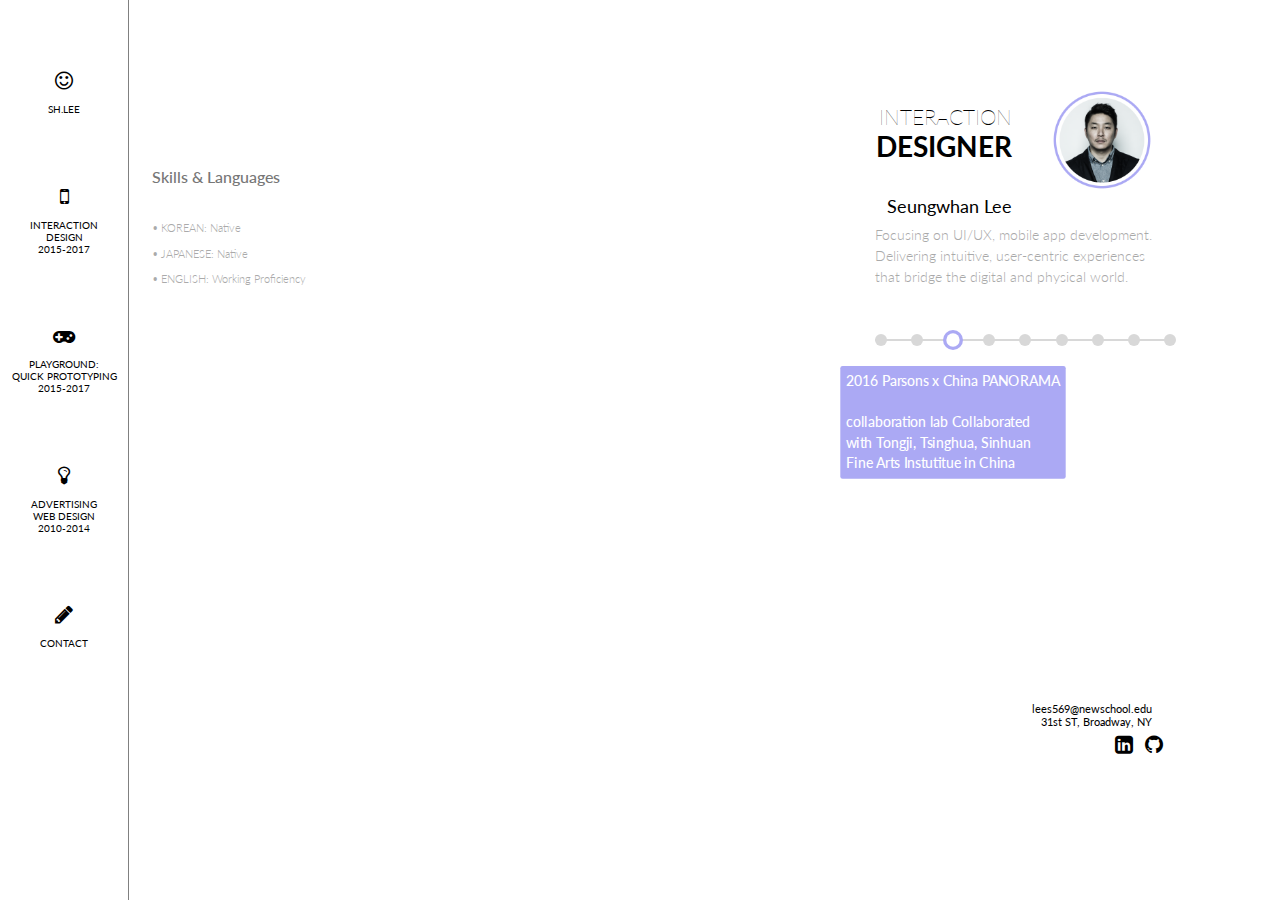
==== commit 029fdbf9: "fix" ====
--- a/index.html
+++ b/index.html
@@ -410,7 +410,7 @@
                                      <div class="tiles">            
                                               <a href="#schadenfreude"><div class="tile" data-scale="1.02" data-image="img/sh1.jpg"></div></a>
                                               <a href="#qnh"><div class="tile" data-scale="1.02" data-image="img/qa1.jpg"></div></a>
-                                              <a href="#lybyrinth"><div class="tile" data-scale="1.02" data-image="img/pi1.jpg"></div></a>
+                                              <a href="#labyrinth"><div class="tile" data-scale="1.02" data-image="img/pi1.jpg"></div></a>
 
                                            <!-- <div class ="scrollfrom" >Scroll⏤</div> -->
                                       </div>
@@ -520,8 +520,8 @@
                  <div class ="blank"></div><div class = "adprojectTitle">- CURRENTLY WORKING ON THIS PROJECT -</div>
                  <div id= "projectUnderline"></div>
                   <div class = "projectOverview">""</div><br><br>
-                  <iframe  frameborder="0" scrolling="no" marginheight="0" marginwidth="0" width="780" height="500" src="https://framer.cloud/kUxrs/"></iframe>
-                  <iframe  frameborder="0" scrolling="no" marginheight="0" marginwidth="0" width="300" height="500" src="https://framer.cloud/huyFC/"></iframe>
+                 <!--  <iframe  frameborder="0" scrolling="no" marginheight="0" marginwidth="0" width="780" height="500" src="https://framer.cloud/kUxrs/"></iframe>
+                  <iframe  frameborder="0" scrolling="no" marginheight="0" marginwidth="0" width="300" height="500" src="https://framer.cloud/huyFC/"></iframe> -->
                   <div class ="blackLine"></div>
 
                   <a class="close" href="#interaction-design">x</a>
@@ -858,11 +858,11 @@
             </div>
           </div>
 
-          <div id="lybyrinth" class="overlay">
-
-              <div class="popup">
-
-                <div class="content"> <img src = "img/pipi.png" width="1305px" > 
+          <div id="labyrinth" class="overlay">
+
+              <div class="popup">
+
+                <div class="content"> <img src = "img/pipi.jpg" width="1305px" > 
                 
                   
                   <div class = "projectTitle">OVERVIEW</div>
--- a/css/style.css
+++ b/css/style.css
@@ -745,7 +745,7 @@
   margin-left: -150px;
 }
 
-@media all and (min-width: 0px) and (max-width: 1300px) {
+@media all and (min-width: 0px) and (max-width: 800px) {
   .ct{
     display: none;
   }
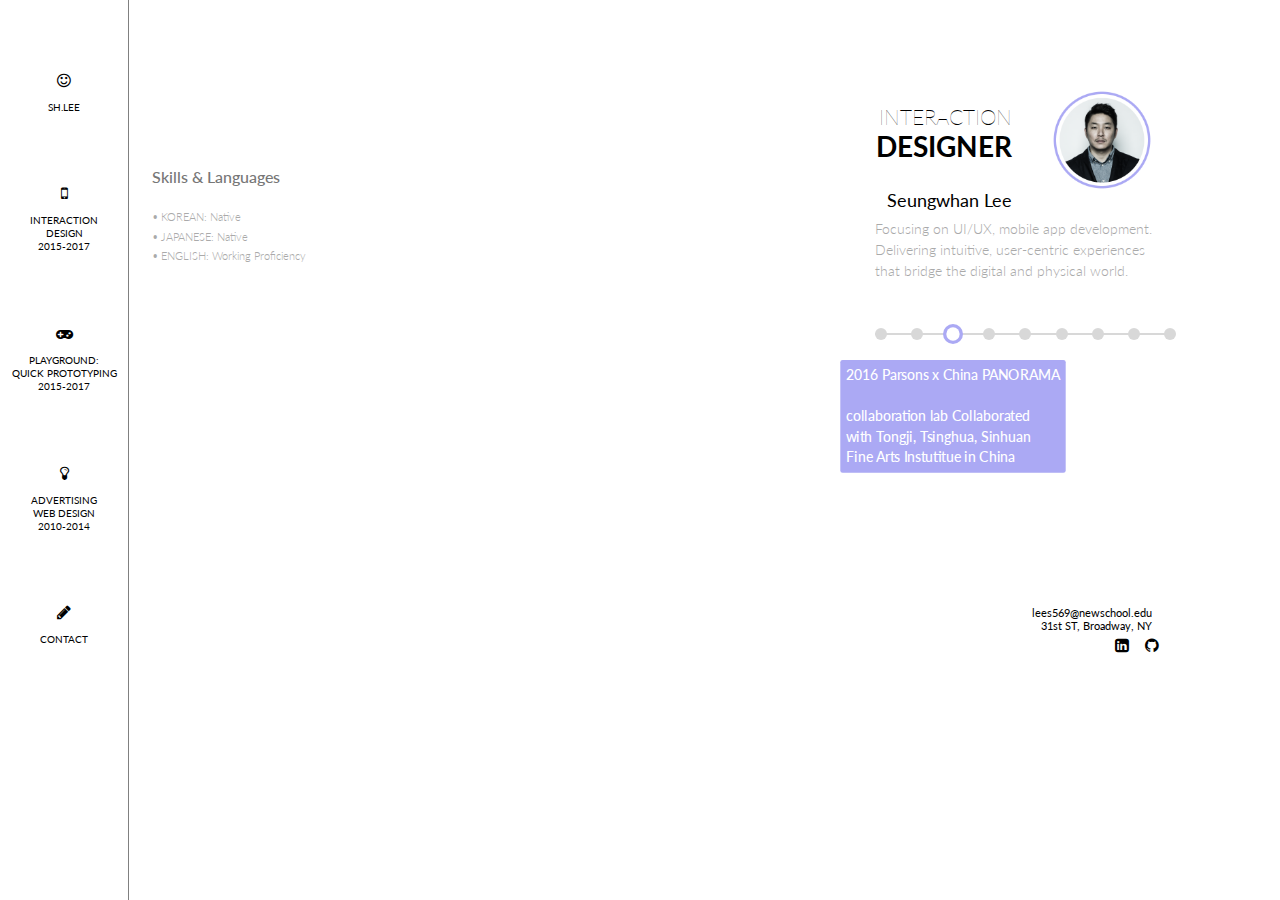
==== commit 81f65fcd: "cleanup" ====
--- a/index.html
+++ b/index.html
@@ -2,6 +2,16 @@
 <html lang="en" >
 
 <head>
+
+  <!-- Global site tag (gtag.js) - Google Analytics -->
+<script async src="https://www.googletagmanager.com/gtag/js?id=UA-118989745-1"></script>
+<script>
+  window.dataLayer = window.dataLayer || [];
+  function gtag(){dataLayer.push(arguments);}
+  gtag('js', new Date());
+
+  gtag('config', 'UA-118989745-1');
+</script>
   <meta charset="UTF-8">
   <title>·•● SH • LEE ●•·</title>
     <meta name="designer" content="SHLEE">
@@ -16,274 +26,6 @@
    <link href="https://fonts.googleapis.com/css?family=Lato:100,300,400,900" rel="stylesheet">
 
 
-
-
-  <style>
-
-html, body, .page {
-  width: 100%;
-  height: 100%;
-  margin: 0;
-  padding: 0;
-  transition: all .6s cubic-bezier(.5, .2, .2, 1.1);
-  -webkit-transition: all .6s cubic-bezier(.5, .2, .2, 1.1);
-  -moz-transition: all .6s cubic-bezier(.5, .2, .2, 1.1);
-  -o-transition: all .6s cubic-bezier(.5, .2, .2, 1.1);  
-  color: white;
-  overflow: hidden; 
-
-}
-
-* {
-  font-family: 'open sans', 'lato', 'helvetica', sans-serif;
-
-}
-
-
-
-
-.page {
-  position: absolute;
-}
-
-#p1 {
-  left: 0;
-}
-
-#p2, #p3, #p4, #p5 {
-  left: 200%;
-}
-
-
-
-#p1 { background: white; }
-#p2 { background: white; }
-#p3 { background: white; }
-#p4 { background: white; }
-#p5 { background: white; }
-
-
-#interaction-design:target #p2,
-#playground:target #p3,
-#advertising:target #p4,
-#contact:target #p5 {
-  transform: translateX(-190%);
-  -webkit-transform: translateX(-190%);
-  -moz-transform: translateX(-190%);
-  -o-transform: translateX(-190%);
-  transition-delay: .4s !important;
-}
-/*when click - transition*/
-#interaction-design:target #p1, 
-#playground:target #p1,
-#advertising:target #p1,
-#contact:target #p1{
-  background: white;
-}
-
-#interaction-design:target #p1 .icon, 
-#playground:target #p1 .icon,
-#advertising:target #p1 .icon,
-#contact:target #p1 .icon {
-  -webkit-filter: blur(3px);
-}
-
-.icon {
-  color: black;
-  font-size: 21px;
-  display: block;
-}
-
-ul .icon:hover {
-  opacity: 0.5;
-}
-
-.page .icon .title {
-  line-height: 2;
-}
-
-#interaction-design:target ul .icon,
-#playground:target ul .icon,
-#advertising:target ul .icon,
-#contact:target ul .icon{
-  transform: scale(.6);
-  -webkit-transform: scale(.6);
-  -moz-transform: scale(.6);
-  -o-transform: scale(.6);
-  transition-delay: .25s;
-}
-
-#interaction-design:target #dos,
-#playground:target #tres,
-#advertising:target #cuatro,
-#contact:target #cinco {
-  transform: scale(1) !important;
-  -webkit-transform: scale(1) !important;
-  -moz-transform: scale(1) !important;
-  -o-transform: scale(1) !important;
-}
-
-ul {
-  position: fixed;
-  background-color: white;
-  z-index: 1;
-  top: 0;
-  bottom: 0;
-  left: 0;
-  margin: auto;
-  height: 100%;
-  width: 10%;
-  padding: 0;
-  text-align: center;
-  border-color: gray;
-  border-style: solid;
-  border-width: 0px 1px 0px 0px;
- }
-
-
-
-#menu .icon {
-  margin: 55% 0;
-
-  transition: all .5s ease-out !important;
-  -webkit-transition: all .5s ease-out;
-  -moz-transition: all .5s ease-out;
-  -o-transition: all .5s ease-out;
-}
-
-a {
-  text-decoration: none;
-}
-
-.title, .hint, .descrip, .jobTitle, .jobTitle2 {
-
-  display: block;
-}
-
-/*#titleBox{
-
-  width: 300px;
-  height: 50px;
-  float: right;
-}*/
-
-.title {
-
-  padding-right: 140px;
-  font-size: 18px;
-  text-align: right;
-}
-
-.jobTitle{
-  font-family: 'Lato', sans-serif;
-  font-weight: 100;
-  font-size: 20.5px;
-
-  text-align: right;
-  padding-top: 15px;
-  padding-right: 140px;
-}
-.jobTitle2{
-/*  font-family: 'Arial Black'*/
-  font-family: 'Lato', sans-serif;
-  font-weight: 700;
-  font-size: 27.5px;
-  text-align: right;
-  padding-right: 140px;
-}
-
-.hint {
-  font-size: 10px;
-  line-height: 1.2;
-
-
-
-}
-
-#desBox{
-  display: block;
-  width: 30px;
-  height: 30px;
-  position: relative;
-  float: right;
-  top:130px;
-  left: 140px;
-
-
-}
-
-.descrip{
-  display: block;
-  position: relative;
-  font-family: 'Lato', sans-serif;
-  font-weight: 300;
-  font-size: 14px;
-  line-height: 1.5;
-/*  font-weight: 100;*/
-  text-align: left;
-  color: #aaa;
-  float: right;
-}
-
-.descripinfo{
-  display: block;
-  font-size: 11px;
-  text-align: right;
-  float: right;
-  color:black;
-  margin-top:100px;
-}
-
-.line-trough {
-  text-decoration: line-through;
-}
-
-.page .icon {
-  position: absolute;
-  top: 20%;
-  bottom: 0;
-  right: 10%;
-  left: 0;
-  width: 75%;
-  height: 100%;
-  margin: auto;
-
-  line-height: 1.2;
-  transform: translateX(360%);
-  -webkit-transform: translateX(360%);
-  -moz-transform: translateX(360%);
-  -o-transform: translateX(360%);
-  transition: all .5s cubic-bezier(.25, 1, .5, 1.25);
-  -webkit-transition: all .5s cubic-bezier(.25, 1, .5, 1.25);
-  -moz-transition: all .5s cubic-bezier(.25, 1, .5, 1.25);
-  -o-transition: all .5s cubic-bezier(.25, 1, .5, 1.25);
-}
-
-.page#p1 .icon {
-
-  right: 10%
-}
-
-.page#p1 .icon {
-  transform: translateX(10%) !important;
-}
-
-
-
-    </style>
-
-<!-- Global site tag (gtag.js) - Google Analytics -->
-<script async src="https://www.googletagmanager.com/gtag/js?id=UA-118989745-1"></script>
-<script>
-  window.dataLayer = window.dataLayer || [];
-  function gtag(){dataLayer.push(arguments);}
-  gtag('js', new Date());
-
-  gtag('config', 'UA-118989745-1');
-</script>
-
-
-
 </head>
 
 
@@ -293,11 +35,7 @@
 
   <div class="smallWindow">Sorry, Small window doesn't support yet!</div>
       
-<!--      <div id="loader-frame">
-          <div class = "loader1" id ="loader1"></div>
-          <div class = "loader2" id ="loader2"></div>
-         
-      </div> -->
+
 
 
   <div class="ct" id="home">
@@ -571,7 +309,9 @@
                   <div id= "projectUnderline"></div>
                   <div class = "projectOverview"></div>
                   <br><br><br>
-                  <iframe class ="uivideo" src="https://www.youtube.com/embed/paDCvr-xqUs" frameborder="0"></iframe>
+                 
+                 <iframe class ="uivideo" src="https://www.youtube.com/embed/jVH3mYOEEF4?rel=0&amp;controls=0&amp;showinfo=0" frameborder="0" allow="autoplay; encrypted-media" allowfullscreen></iframe>
+                 
                   <br><br><br><br>
                   <div class = "projectOverview">UI/UX Desgined by Famer</div>
                   <iframe  frameborder="0" scrolling="no" marginheight="0" marginwidth="0" width="780" height="500" src="https://framer.cloud/dIvbs/"></iframe>
@@ -608,9 +348,9 @@
                   <div id= "projectUnderline"></div>
                   <div class = "projectOverview">Through the user testing, I was able to know tourists like to talk to people who like traveling. But It is hard to make people get the answer the video chatting call. How do make people engage this project?</div>
                   <br><br><br>
-                  <iframe class ="uivideo" src="https://www.youtube.com/embed/alVVY12jqdU" frameborder="0"></iframe>
+                  <iframe class ="uivideo" src="https://www.youtube.com/embed/alVVY12jqdU?rel=0&amp;controls=0&amp;showinfo=0" frameborder="0" allow="autoplay; encrypted-media" allowfullscreen></iframe>
                   <br>
-                  <iframe class ="uivideo" src="https://www.youtube.com/embed/SFZrneEeqb0" frameborder="0"></iframe>
+                  <iframe class ="uivideo" src="https://www.youtube.com/embed/SFZrneEeqb0?rel=0&amp;controls=0&amp;showinfo=0" frameborder="0" allow="autoplay; encrypted-media" allowfullscreen></iframe>
                   <div class ="blackLine"></div>
                   <div class ="blank"></div>
                   <div class = "adprojectTitle">FURTHER IDEAS</div>
@@ -644,13 +384,13 @@
                       <div class = "categDetail">Mobile Game Development, Character Design, Interactive Storytelling, Game Mechanic<br>April 20, 2017, 6 Months<br>Unity2D, 3D, HTML&CSS, Jquery, Adobe Creative Suite</div>
                   </div>
                   <br><br><br>
-                  <img class="pimages" src = "img/Han_Poster6.png"><br>
+                  <img class="pimages" src = "img/Han_Poster6.jpg"><br>
                   <div class ="blackLine"></div>
                  
                   <div class = "projectTitle">FULL STORY</div>
                   <div id= "projectUnderline"></div>
                   <br><br><br>
-                  <iframe class ="uivideo" src="https://www.youtube.com/embed/nT64keJAy8c" frameborder="0"></iframe>
+                  <iframe class ="uivideo" src="https://www.youtube.com/embed/nT64keJAy8c?rel=0&amp;controls=0&amp;showinfo=0" frameborder="0" allow="autoplay; encrypted-media" allowfullscreen></iframe>
                   <div class ="blackLine"></div>
                  
                   <div class = "projectTitle">NARRATIVE & FLOW</div>
@@ -673,14 +413,14 @@
                   <div id= "projectUnderline"></div>
                  
                   <br><br><br>
-                  <iframe  class = "webDes" frameborder="0" scrolling="no" marginheight="0" marginwodth="0"  src="http://www.thebarame.com/"></iframe>
+                  <iframe  class = "webDes" frameborder="0" scrolling="no" marginheight="0" marginwodth="0"  src="https://lees569.github.io/thebaram"></iframe>
                   <div class ="blackLine"></div>
 
                   <div class = "projectTitle">INTERACTIV SHOWCASE</div>
                   <div id= "projectUnderline"></div>
     
                   <br><br><br>
-                  <iframe class ="uivideo" src="https://www.youtube.com/embed/SVTuMHu-LaM" frameborder="0"></iframe>
+                  <iframe class ="uivideo" src="https://www.youtube.com/embed/SVTuMHu-LaM?rel=0&amp;controls=0&amp;showinfo=0" frameborder="0" allow="autoplay; encrypted-media" allowfullscreen></iframe>
 
                   <div class ="blackLine"></div>
 
@@ -708,7 +448,7 @@
 
                   </div>
                   <br><br><br>
-                  <iframe class ="uivideo" src="https://www.youtube.com/embed/EP-fClNY6zw" frameborder="0"></iframe>
+                  <iframe class ="uivideo" src="https://www.youtube.com/embed/EP-fClNY6zw?rel=0&amp;controls=0&amp;showinfo=0" frameborder="0" allow="autoplay; encrypted-media" allowfullscreen></iframe>
                   <div class ="blackLine"></div>
               
                   <a class="close" href="#interaction-design">x</a>
@@ -733,7 +473,7 @@
                       <div class = "categDetail">Game Design and Machanic, Physical Computing, Interaction Design<br>December 20, 2016, 1 Months<br>Arduino, Processing, HTML&CSS, Adobe Creative Suite<br>Courtney Snavely: Team lead, Game development, Coding<br>Paul Frank Mallon: Hardware and Game Design<br>Mikei Huang: Fabrication design<br>Game Design, Motion Graphic, Character Design, Filming<br><a href ="https://www.gamasutra.com/view/news/291659/AltCtrlGDC_Showcase_Schadenfreude.php" target="_blank">CLICK HERE!</a></div>
                   </div>
                   <br><br><br>
-                  <iframe class="uivideo" src="https://www.youtube.com/embed/GdpAPmy4UT0" frameborder="0" allowfullscreen></iframe>
+                  <iframe class ="uivideo" src="https://www.youtube.com/embed/GdpAPmy4UT0?rel=0&amp;controls=0&amp;showinfo=0" frameborder="0" allow="autoplay; encrypted-media" allowfullscreen></iframe>
                   <div class ="blackLine"></div>
                  
                   <div class = "projectTitle">MOTION & GRAPHIC DESIGN</div>
@@ -760,7 +500,7 @@
                   <div id= "projectUnderline"></div>
                   <div class = "projectOverview">FINALIST alt.ctrl.GDC 2017<br><br>Schadenfreude was selected as one of 20 finalists for alt.ctlr.gdc, an exhibition dedicated to alternative controllers and custom hardware.<br><br>The game was a big hit; always attracting a crowd of interested participants. The game play relies on a hidden traitor mechanic which caused quite the controversy among friends and strangers.</div>
                   <br><br><br>
-                  <iframe class="uivideo" src="https://www.youtube.com/embed/r_YTitIxsNo" frameborder="0" allowfullscreen></iframe>
+                  <iframe class ="uivideo" src="https://www.youtube.com/embed/r_YTitIxsNo?rel=0&amp;controls=0&amp;showinfo=0" frameborder="0" allow="autoplay; encrypted-media" allowfullscreen></iframe>
                   <br><br><br>
                   <img class="pimages" src = "img/gdc1.jpg"><br>
                   <img class="pimages" src = "img/gdc4.jpg"><br>
@@ -785,14 +525,14 @@
                   <div class = "projectTitle">EARLY PROTOTYPING</div>
                   <div id= "projectUnderline"></div>
                   <br><br><br>
-                  <iframe class ="uivideo" src="https://www.youtube.com/embed/KmdsqQ6i3eM" frameborder="0"></iframe><br>
-                  <iframe class ="uivideo" src="https://www.youtube.com/embed/psifgBvR_CA" frameborder="0"></iframe>
+                  <iframe class ="uivideo" src="https://www.youtube.com/embed/KmdsqQ6i3eM?rel=0&amp;controls=0&amp;showinfo=0" frameborder="0" allow="autoplay; encrypted-media" allowfullscreen></iframe><br>
+                  <iframe class ="uivideo" src="https://www.youtube.com/embed/psifgBvR_CA?rel=0&amp;controls=0&amp;showinfo=0" frameborder="0" allow="autoplay; encrypted-media" allowfullscreen></iframe>
                   <div class ="blackLine"></div>
 
                   <div class = "projectTitle">DEMO at PLAYTECH 2016</div>
                   <div id= "projectUnderline"></div>
                   <br><br><br>
-                  <iframe class ="uivideo" src="https://www.youtube.com/embed/aU1ztHZbPWQ" frameborder="0"></iframe>
+                  <iframe class = "uivideo" src="https://www.youtube.com/embed/aU1ztHZbPWQ?rel=0&amp;controls=0&amp;showinfo=0" frameborder="0" allow="autoplay; encrypted-media" allowfullscreen></iframe>
                   
                   <div class ="blackLine"></div>
                   <a class="close" href="#interaction-design">x</a>
@@ -842,8 +582,8 @@
                   <div id= "projectUnderline"></div>
                   
                   <br><br><br>
-                   <iframe class ="uivideo" src="https://www.youtube.com/embed/fu49ry9R2fI" frameborder="0"></iframe>
-                  <div class ="blackLine"></div>
+                   <iframe class ="uivideo" src="https://www.youtube.com/embed/fu49ry9R2fI?rel=0&amp;controls=0&amp;showinfo=0" frameborder="0" allow="autoplay; encrypted-media" allowfullscreen></iframe>
+                   <div class ="blackLine"></div>
                   <a class="close" href="#interaction-design">x</a>
                </div>
 
@@ -887,14 +627,14 @@
                   <div class = "projectTitle">GAME DESIGN</div>
                   <div id= "projectUnderline"></div>
                   <br><br><br>
-                  <iframe class="uivideo" src="https://www.youtube.com/embed/cT9wNvtvUSg" frameborder="0" ></iframe>
+                  <iframe class ="uivideo" src="https://www.youtube.com/embed/cT9wNvtvUSg?rel=0&amp;controls=0&amp;showinfo=0" frameborder="0" allow="autoplay; encrypted-media" allowfullscreen></iframe>
                   <div class ="blackLine"></div>
 
                   <div class = "projectTitle">PI DAY: LIBERTY SCIENCE CENTER in NEW JERSEY</div>
                   <div id= "projectUnderline"></div>
                   
                   <br><br><br>
-                  <iframe class="uivideo" src="https://www.youtube.com/embed/Ws7W76NSHcI" frameborder="0" allowfullscreen></iframe>
+                  <iframe class="uivideo" src="https://www.youtube.com/embed/Ws7W76NSHcI?rel=0&amp;controls=0&amp;showinfo=0" frameborder="0" allow="autoplay; encrypted-media" allowfullscreen></iframe>
                   <br>
 
                   <img class="pimages" src = "img/pid1.jpg"><br>
@@ -933,7 +673,7 @@
               <div class="popup">
                 
                 
-                  <div class="content" ><iframe class ="video" src="https://youtube.com/embed/mWY1kj_5iNo" frameborder="0"></iframe>
+                  <div class="content" ><iframe class="video" src="https://www.youtube.com/embed/mWY1kj_5iNo?rel=0&amp;controls=0&amp;showinfo=0" frameborder="0" allow="autoplay; encrypted-media" allowfullscreen></iframe>
                    <a class="close" href="#playground">x</a>
                 
                   
@@ -968,7 +708,7 @@
               <div class="popup">
                 
                 
-                <div class="content"><iframe class ="video" src="https://www.youtube.com/embed/0bprMXoYcJk" frameborder="0"></iframe>
+                <div class="content"><iframe class ="video" src="https://www.youtube.com/embed/0bprMXoYcJk?rel=0&amp;controls=0&amp;showinfo=0" frameborder="0" allow="autoplay; encrypted-media" allowfullscreen></iframe>
                     <a class="close" href="#playground">x</a>
                 
                   
@@ -1002,7 +742,7 @@
               <div class="popup">
                 
                 
-                <div class="content"><iframe class ="video" src="https://www.youtube.com/embed/vuRXn7YF5vU" frameborder="0"></iframe>
+                <div class="content"><iframe class="video" src="https://www.youtube.com/embed/vuRXn7YF5vU?rel=0&amp;controls=0&amp;showinfo=0" frameborder="0" allow="autoplay; encrypted-media" allowfullscreen></iframe>
                     <a class="close" href="#playground">x</a>
                 
                   
@@ -1035,7 +775,7 @@
               <div class="popup">
                 
                 
-                <div class="content"><iframe class ="video" src="https://www.youtube.com/embed/Apo3fWQx4Mo" frameborder="0"></iframe>
+                <div class="content"><iframe class = "video" src="https://www.youtube.com/embed/Apo3fWQx4Mo?rel=0&amp;controls=0&amp;showinfo=0" frameborder="0" allow="autoplay; encrypted-media" allowfullscreen></iframe>
                     
                     </div><a class="close" href="#playground">x</a>
                 
@@ -1069,7 +809,7 @@
               <div class="popup">
                 
                 
-                <div class="content"><iframe class ="video" src="https://www.youtube.com/embed/AFnKZlLd_FY" frameborder="0"></iframe>
+                <div class="content"><iframe class="video" src="https://www.youtube.com/embed/AFnKZlLd_FY?rel=0&amp;controls=0&amp;showinfo=0" frameborder="0" allow="autoplay; encrypted-media" allowfullscreen></iframe>
                     <a class="close" href="#playground">x</a>
                 
                   
@@ -1102,7 +842,7 @@
               <div class="popup">
                 
                 
-                <div class="content"><iframe class ="video" src="https://www.youtube.com/embed/zeolleLHZaw" frameborder="0"></iframe>
+                <div class="content"><iframe class="video" src="https://www.youtube.com/embed/zeolleLHZaw?rel=0&amp;controls=0&amp;showinfo=0" frameborder="0" allow="autoplay; encrypted-media" allowfullscreen></iframe>
                     <a class="close" href="#playground">x</a>
                 
                   
--- a/css/style.css
+++ b/css/style.css
@@ -1,4 +1,255 @@
-
+html, body, .page {
+  width: 100%;
+  height: 100%;
+  margin: 0;
+  padding: 0;
+  transition: all .6s cubic-bezier(.5, .2, .2, 1.1);
+  -webkit-transition: all .6s cubic-bezier(.5, .2, .2, 1.1);
+  -moz-transition: all .6s cubic-bezier(.5, .2, .2, 1.1);
+  -o-transition: all .6s cubic-bezier(.5, .2, .2, 1.1);  
+  color: white;
+  overflow: hidden; 
+
+}
+
+* {
+  font-family: 'open sans', 'lato', 'helvetica', sans-serif;
+
+}
+
+
+
+
+.page {
+  position: absolute;
+}
+
+#p1 {
+  left: 0;
+}
+
+#p2, #p3, #p4, #p5 {
+  left: 200%;
+}
+
+
+
+#p1 { background: white; }
+#p2 { background: white; }
+#p3 { background: white; }
+#p4 { background: white; }
+#p5 { background: white; }
+
+
+#interaction-design:target #p2,
+#playground:target #p3,
+#advertising:target #p4,
+#contact:target #p5 {
+  transform: translateX(-190%);
+  -webkit-transform: translateX(-190%);
+  -moz-transform: translateX(-190%);
+  -o-transform: translateX(-190%);
+  transition-delay: .4s !important;
+}
+/*when click - transition*/
+#interaction-design:target #p1, 
+#playground:target #p1,
+#advertising:target #p1,
+#contact:target #p1{
+  background: white;
+}
+
+#interaction-design:target #p1 .icon, 
+#playground:target #p1 .icon,
+#advertising:target #p1 .icon,
+#contact:target #p1 .icon {
+  -webkit-filter: blur(3px);
+}
+
+.icon {
+
+  color: black;
+  /*font-size: 21px;*/
+  display: block;
+}
+
+ul .icon:hover {
+  opacity: 0.5;
+}
+
+.page .icon .title {
+  line-height: 2;
+}
+
+#interaction-design:target ul .icon,
+#playground:target ul .icon,
+#advertising:target ul .icon,
+#contact:target ul .icon{
+  transform: scale(.6);
+  -webkit-transform: scale(.6);
+  -moz-transform: scale(.6);
+  -o-transform: scale(.6);
+  transition-delay: .25s;
+}
+
+#interaction-design:target #dos,
+#playground:target #tres,
+#advertising:target #cuatro,
+#contact:target #cinco {
+  transform: scale(1) !important;
+  -webkit-transform: scale(1) !important;
+  -moz-transform: scale(1) !important;
+  -o-transform: scale(1) !important;
+}
+
+ul {
+  position: fixed;
+  background-color: white;
+  z-index: 1;
+  top: 0;
+  bottom: 0;
+  left: 0;
+  margin: auto;
+  height: 100%;
+  width: 10%;
+  padding: 0;
+  text-align: center;
+  border-color: gray;
+  border-style: solid;
+  border-width: 0px 1px 0px 0px;
+ }
+
+
+
+#menu .icon {
+  display: block;
+  margin: 56% auto;
+
+  transition: all .5s ease-out !important;
+  -webkit-transition: all .5s ease-out;
+  -moz-transition: all .5s ease-out;
+  -o-transition: all .5s ease-out;
+}
+
+a {
+  text-decoration: none;
+}
+
+.title, .hint, .descrip, .jobTitle, .jobTitle2 {
+
+  display: block;
+}
+
+/*#titleBox{
+
+  width: 300px;
+  height: 50px;
+  float: right;
+}*/
+
+.title {
+
+  padding-right: 140px;
+  font-size: 18px;
+  text-align: right;
+}
+
+.jobTitle{
+  font-family: 'Lato', sans-serif;
+  font-weight: 100;
+  font-size: 20.5px;
+
+  text-align: right;
+  padding-top: 15px;
+  padding-right: 140px;
+}
+.jobTitle2{
+
+  font-family: 'Lato', sans-serif;
+  font-weight: 700;
+  font-size: 27.5px;
+  text-align: right;
+  padding-right: 140px;
+}
+
+.hint {
+   margin: 0 auto;
+
+  font-size: 10px;
+  line-height: 1.3;
+
+
+
+
+}
+
+#desBox{
+  display: block;
+  width: 30px;
+  height: 30px;
+  position: relative;
+  float: right;
+  top:130px;
+  left: 140px;
+
+
+}
+
+.descrip{
+  display: block;
+  position: relative;
+  font-family: 'Lato', sans-serif;
+  font-weight: 300;
+  font-size: 14px;
+  line-height: 1.5;
+/*  font-weight: 100;*/
+  text-align: left;
+  color: #aaa;
+  float: right;
+}
+
+.descripinfo{
+  display: block;
+  font-size: 11px;
+  text-align: right;
+  float: right;
+  color:black;
+  margin-top:100px;
+}
+
+.line-trough {
+  text-decoration: line-through;
+}
+
+.page .icon {
+  position: absolute;
+  top: 20%;
+  bottom: 0;
+  right: 10%;
+  left: 0;
+  width: 75%;
+  height: 100%;
+  margin: auto;
+
+  line-height: 1.2;
+  transform: translateX(360%);
+  -webkit-transform: translateX(360%);
+  -moz-transform: translateX(360%);
+  -o-transform: translateX(360%);
+  transition: all .5s cubic-bezier(.25, 1, .5, 1.25);
+  -webkit-transition: all .5s cubic-bezier(.25, 1, .5, 1.25);
+  -moz-transition: all .5s cubic-bezier(.25, 1, .5, 1.25);
+  -o-transition: all .5s cubic-bezier(.25, 1, .5, 1.25);
+}
+
+.page#p1 .icon{
+
+  right: 10%
+}
+
+.page#p1 .icon {
+  transform: translateX(10%) !important;
+}
 
 
 #loadingman{
@@ -11,69 +262,7 @@
   z-index: 99999;
 }
   
-/*
-.preload{
-
-  width:100%;
-  height: 100%;
-  background: #333;
-  position: fixed;
-  top:0;
-  left: 0;
-  z-index: 1;
-
-
-}
-
-
-#loader-frame {
-
-  width: 70px;
-  height: 70px;
-  margin: 350px auto;
-  position: relative;
-}
-
-
-.loader1, .loader2 {
-  position: absolute;
-  border:5px solid transparent;
-  border-radius: 50%;
-
-}
-
-.loader1 {
-
-  width: 70px;
-  height: 70px;
-  border-top: 5px solid azure;
-  border-bottom: 5px solid azure;
-  animation: clockwisespin 2s linear 3;
-
-}
-.loader2 {
-
-  width: 60px;
-  height: 60px;
-  border-top: 5px solid darkturquoise;
-  border-bottom: 5px solid darkturquoise;
-  top: 5px; left:5px;
-  animation: anticlockwisespin 2s linear 3;
-
-}
-@keyframes clockwisespin{
-
-
-  from {transform: rotate(0deg);}
-  to {transform: rotate(360deg);}
-}
-@keyframes anticlockwisespin{
-
-
-  from {transform: rotate(0deg);}
-  to {transform: rotate(-360deg);}
-}
-*/
+
 
 .tiles {
     position: relative;
@@ -143,10 +332,6 @@
 .page-3 {
   background-color: white;
 }
-/*.page-4 {
-  background-color: #F89357;
-}*/
-
 
 
 .overlay {
